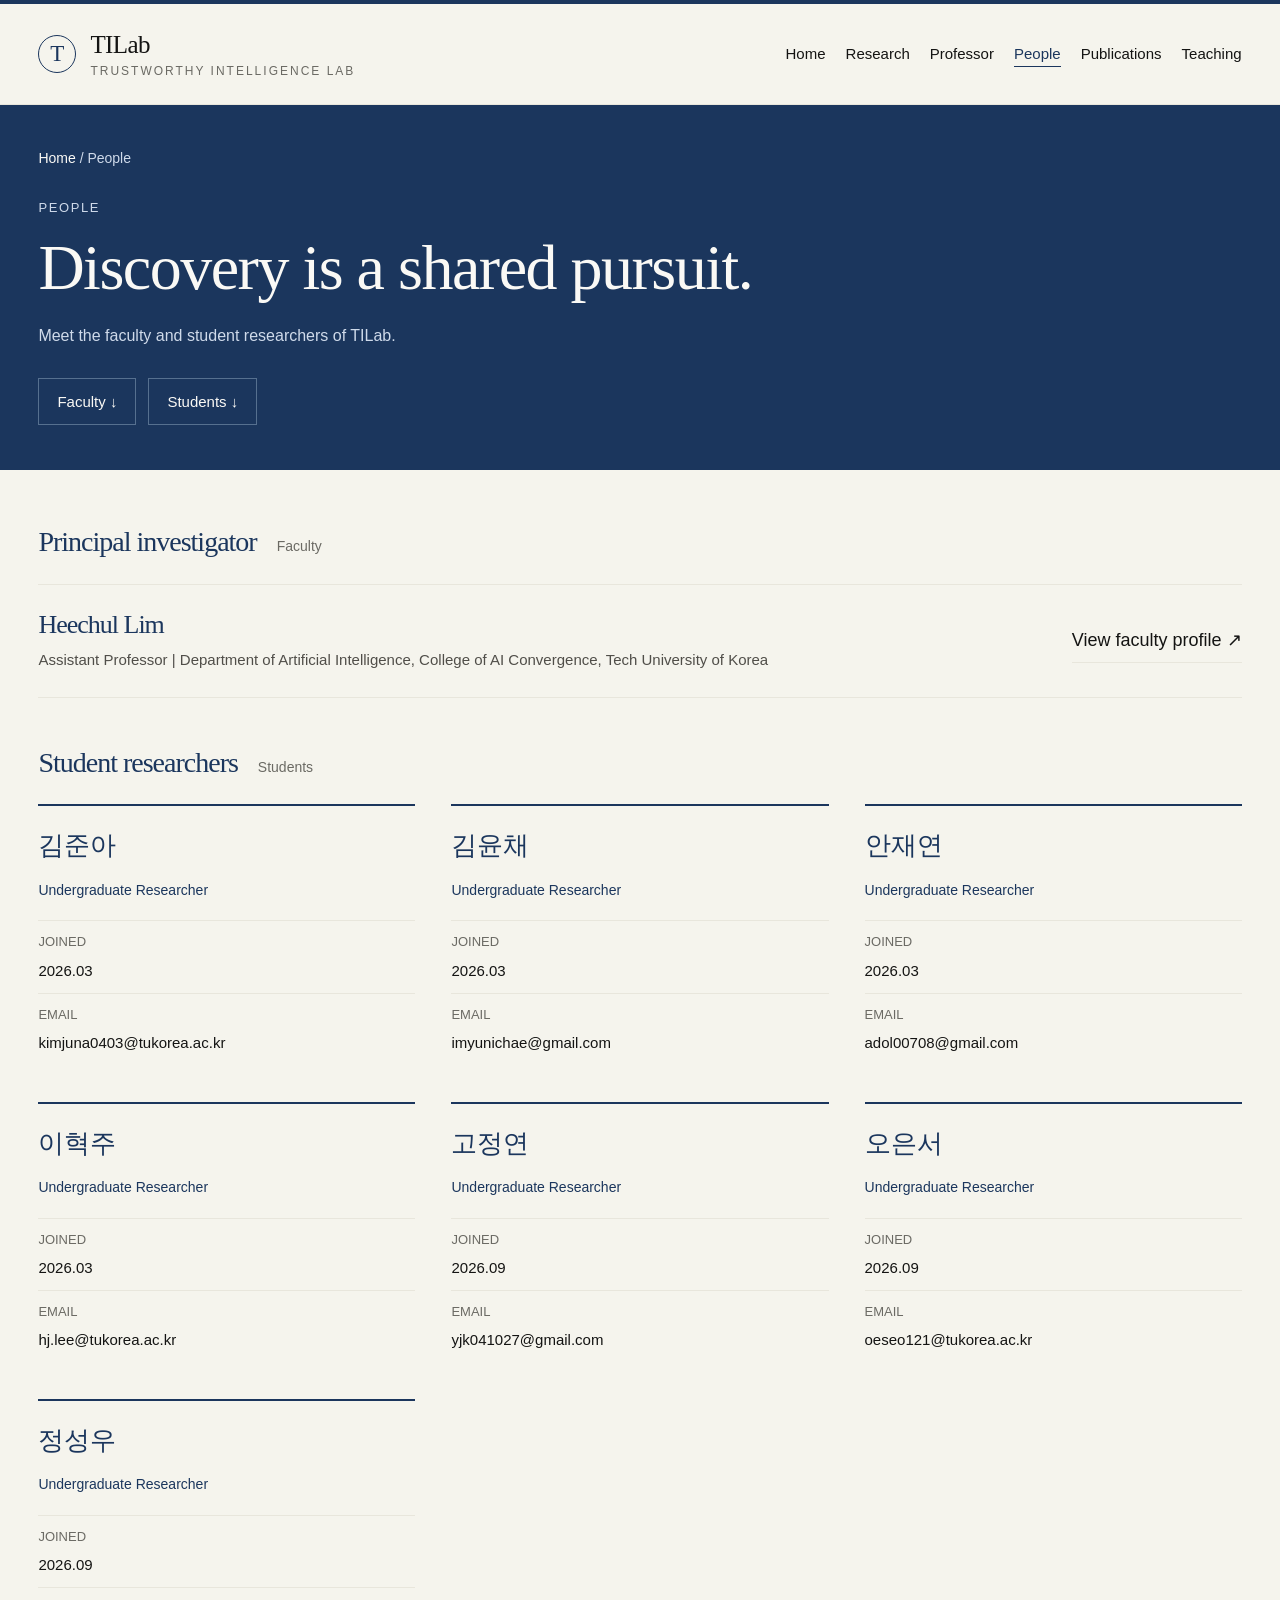
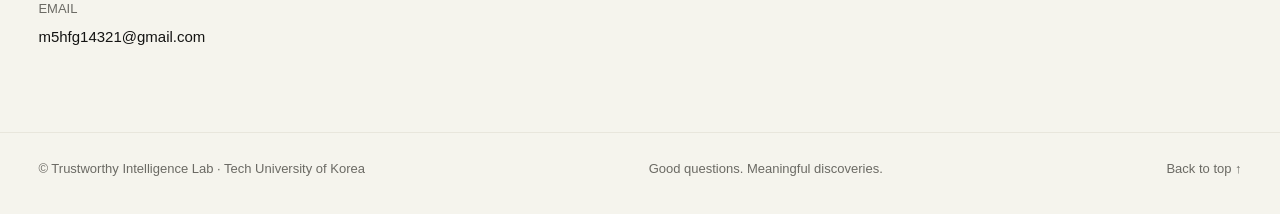
==== people.html @ 2ace17c2 "Add student email contact links" ====
<!DOCTYPE html>

<html lang="en">
<head>
<meta charset="utf-8"/>
<meta content="width=device-width, initial-scale=1" name="viewport"/>
<meta content="Faculty, students, and alumni — Trustworthy Intelligence Lab" name="description"/>
<title>People — Trustworthy Intelligence Lab</title>
<link href="styles.css" rel="stylesheet"/>
</head>
<body>
<a class="skip" href="#main">Skip to content</a>
<header class="site-header">
<div class="wrap header-inner">
<a aria-label="Trustworthy Intelligence Lab home" class="brand" href="index.html">
<span aria-hidden="true" class="mark">T</span>
<span class="brand-name" data-od-id="lab-name">TILab<span class="brand-sub">TRUSTWORTHY INTELLIGENCE LAB</span></span>
</a>
<nav aria-label="Main navigation" class="desktop-nav">
<a href="index.html">
      Home
     </a>
<a href="research.html">
      Research
     </a>
<a href="professor.html">
      Professor
     </a>
<a aria-current="page" href="people.html">
      People
     </a>
<a href="publications.html">
      Publications
     </a>
<a href="teaching.html">
      Teaching
     </a>
</nav>
<details class="mobile-nav">
<summary>
      Menu
     </summary>
<nav aria-label="Mobile navigation">
<a href="index.html">
       Home
      </a>
<a href="research.html">
       Research
      </a>
<a href="professor.html">
       Professor
      </a>
<a aria-current="page" href="people.html">
       People
      </a>
<a href="publications.html">
       Publications
      </a>
<a href="teaching.html">
       Teaching
      </a>
</nav>
</details>
</div>
</header>
<main class="wrap" id="main">
<div class="page-heading">
<p class="breadcrumb">
<a href="index.html">
      Home
     </a>
     / People
    </p>
<p class="section-num">
     PEOPLE
    </p>
<h1>
     Discovery is a shared pursuit.
    </h1>
<p>Meet the faculty and student researchers of TILab.</p>
<nav aria-label="Page sections" class="publication-jumps"><a href="#faculty">Faculty ↓</a><a href="#students">Students ↓</a></nav></div>
<section aria-label="Lab members" class="section page-content">
<div class="group-heading" id="faculty">
<h2>
      Principal investigator
     </h2>
<span>Faculty</span>
</div>
<div class="faculty-summary">
<div>
<h2>Heechul Lim</h2>
<p>Assistant Professor | Department of Artificial Intelligence, College of AI Convergence, Tech University of Korea</p>
</div>
<a class="text-link" href="professor.html">View faculty profile ↗</a>
</div>
<div class="group-heading" id="students">
<h2>
      Student researchers
     </h2>
<span>Students</span>
</div>
<div class="student-grid"><article class="student" id="student-1"><h3 data-od-id="student-1-name" lang="ko">김준아</h3><p class="role">Undergraduate Researcher</p><dl><div><dt>JOINED</dt><dd>2026.03</dd></div><div><dt>EMAIL</dt><dd><a href="mailto:kimjuna0403@tukorea.ac.kr">kimjuna0403@tukorea.ac.kr</a></dd></div></dl></article><article class="student" id="student-2"><h3 data-od-id="student-2-name" lang="ko">김윤채</h3><p class="role">Undergraduate Researcher</p><dl><div><dt>JOINED</dt><dd>2026.03</dd></div><div><dt>EMAIL</dt><dd><a href="mailto:imyunichae@gmail.com">imyunichae@gmail.com</a></dd></div></dl></article><article class="student" id="student-3"><h3 data-od-id="student-3-name" lang="ko">안재연</h3><p class="role">Undergraduate Researcher</p><dl><div><dt>JOINED</dt><dd>2026.03</dd></div><div><dt>EMAIL</dt><dd><a href="mailto:adol00708@gmail.com">adol00708@gmail.com</a></dd></div></dl></article><article class="student" id="student-5"><h3 data-od-id="student-5-name" lang="ko">이혁주</h3><p class="role">Undergraduate Researcher</p><dl><div><dt>JOINED</dt><dd>2026.03</dd></div><div><dt>EMAIL</dt><dd><a href="mailto:hj.lee@tukorea.ac.kr">hj.lee@tukorea.ac.kr</a></dd></div></dl></article><article class="student" id="student-6"><h3 data-od-id="student-6-name" lang="ko">고정연</h3><p class="role">Undergraduate Researcher</p><dl><div><dt>JOINED</dt><dd>2026.09</dd></div><div><dt>EMAIL</dt><dd><a href="mailto:yjk041027@gmail.com">yjk041027@gmail.com</a></dd></div></dl></article><article class="student" id="student-7"><h3 data-od-id="student-7-name" lang="ko">오은서</h3><p class="role">Undergraduate Researcher</p><dl><div><dt>JOINED</dt><dd>2026.09</dd></div><div><dt>EMAIL</dt><dd><a href="mailto:oeseo121@tukorea.ac.kr">oeseo121@tukorea.ac.kr</a></dd></div></dl></article><article class="student" id="student-8"><h3 data-od-id="student-8-name" lang="ko">정성우</h3><p class="role">Undergraduate Researcher</p><dl><div><dt>JOINED</dt><dd>2026.09</dd></div><div><dt>EMAIL</dt><dd><a href="mailto:m5hfg14321@gmail.com">m5hfg14321@gmail.com</a></dd></div></dl></article></div>
</section>
</main>
<footer>
<div class="wrap footer-inner">
<span>© Trustworthy Intelligence Lab · Tech University of Korea</span>
<span>
     Good questions. Meaningful discoveries.
    </span>
<a href="#main">
     Back to top ↑
    </a>
</div>
</footer>
</body>
</html>
---- styles.css ----
:root{--paper:#f5f4ed;--ivory:#faf9f5;--ink:#141413;--blue:#1b365d;--secondary:#504e49;--muted:#6b6a64;--line:#e8e6dc;--sand:#e8e6dc;--serif:Charter,Georgia,"Noto Serif KR","Source Han Serif K",Batang,serif;--sans:"Pretendard","Apple SD Gothic Neo","Malgun Gothic",Arial,sans-serif}
*{box-sizing:border-box}html{scroll-behavior:smooth;scroll-padding-top:100px}body{margin:0;background:var(--paper);color:var(--ink);font:18px/1.7 var(--sans);-webkit-font-smoothing:antialiased}a{color:inherit;text-decoration:none}a:hover{color:var(--blue)}a:focus-visible,summary:focus-visible{outline:2px solid var(--blue);outline-offset:6px}::selection{background:#d0dce9}h1,h2,h3,p{margin:0}h1,h2,h3{font-family:var(--serif);font-weight:500}svg{display:block;max-width:100%}.wrap{width:100%;max-width:none;margin:auto;padding:0 clamp(24px,3vw,56px)}.skip{position:fixed;top:-80px;left:16px;padding:12px;background:var(--ivory);z-index:10}.skip:focus{top:12px}.site-header{border-bottom:1px solid var(--line)}.header-inner{display:flex;align-items:center;justify-content:space-between;min-height:100px;gap:32px}.brand{display:flex;align-items:center;gap:14px}.mark{width:38px;height:38px;border:1px solid var(--blue);display:grid;place-items:center;border-radius:50%;font:23px var(--serif);color:var(--blue)}.brand-name{font:25px var(--serif);letter-spacing:-.6px}.brand-sub{display:block;font:12px var(--sans);letter-spacing:2px;color:var(--muted);margin-top:5px}.desktop-nav{display:flex;gap:25px;font-size:15px}.nav-contact{color:var(--blue)}.mobile-nav{display:none}.eyebrow{font-size:13px;letter-spacing:2px;text-transform:uppercase;color:var(--blue);font-weight:500}.hero{padding-top:64px;padding-bottom:56px}.hero-top{display:flex;justify-content:space-between;gap:20px;align-items:center}.edition{font:13px var(--sans);letter-spacing:1.2px;color:var(--muted)}.hero-grid{display:grid;grid-template-columns:1.2fr 1fr;align-items:center;gap:45px;padding:54px 0 36px}.hero h1{font-size:clamp(54px,5.7vw,82px);line-height:1.06;letter-spacing:-3px}.hero h1 span{color:var(--blue)}.hero-copy{max-width:550px;margin-top:28px;font-size:17px;color:var(--secondary);line-height:1.9;word-break:keep-all}.hero-actions{display:flex;align-items:center;gap:27px;margin-top:34px;font-size:15px}.button{display:inline-flex;align-items:center;justify-content:space-between;gap:26px;padding:12px 18px;border:1px solid var(--blue);color:var(--blue);border-radius:2px}.button:hover{background:var(--blue);color:var(--paper)}.text-link{display:inline-flex;gap:16px;align-items:center;border-bottom:1px solid var(--line);padding:6px 0}.hero-art{position:relative;padding:12px 0}.hero-art figcaption{font-size:12px;letter-spacing:1.6px;color:var(--muted);text-align:center;margin-top:14px}.hero-art figure{margin:0}.hero-foot{display:flex;justify-content:space-between;align-items:center;border-top:1px solid var(--line);padding-top:22px;color:var(--muted);font-size:13px;letter-spacing:1.1px}.hero-tags{display:flex;gap:24px}.hero-tags span:before{content:'·';color:var(--blue);margin-right:8px}.section{padding:72px 0;border-top:1px solid var(--line)}.section-head{display:grid;grid-template-columns:1fr 1fr;gap:40px;align-items:end;margin-bottom:38px}.section-num{font-size:13px;letter-spacing:1.6px;color:var(--blue);font-variant-numeric:tabular-nums;margin-bottom:12px}.section h2{font-size:43px;line-height:1.2;letter-spacing:-1px}.section-intro{font-size:16px;color:var(--secondary);max-width:520px;justify-self:end;word-break:keep-all}.research-grid{display:grid;grid-template-columns:repeat(3,1fr);gap:30px}.research-card{border-top:1px solid var(--ink);padding-top:16px}.small-meta{font-size:13px;letter-spacing:1.4px;color:var(--muted);font-variant-numeric:tabular-nums}.research-illustration{height:150px;display:grid;place-items:center;margin:12px 0 18px;background:var(--ivory)}.research-illustration svg{height:112px;width:90%}.research-card h3{font-size:23px;margin-bottom:12px}.research-card p{color:var(--secondary);font-size:16px;line-height:1.85;word-break:keep-all}.research-card details{margin-top:20px;font-size:15px;color:var(--blue)}summary{cursor:pointer;list-style:none}summary::-webkit-details-marker{display:none}summary:after{content:' +';float:right}details[open] summary:after{content:' −'}details[open] summary{margin-bottom:12px}.research-card details p{font-size:15px;padding:12px 0;border-top:1px solid var(--line)}.professor-grid{display:grid;grid-template-columns:.85fr 1.4fr;gap:70px;align-items:start}.portrait{background:var(--sand);aspect-ratio:4/4.6;position:relative;overflow:hidden}.portrait svg{height:100%;width:100%;opacity:.7}.portrait-caption{position:absolute;bottom:18px;left:20px;font-size:12px;letter-spacing:1.8px;color:var(--secondary)}.professor-name{font-size:43px;line-height:1.2;margin:14px 0 10px}.professor-title{color:var(--blue);font-size:15px}.bio{font-size:16px;line-height:1.9;color:var(--secondary);margin:24px 0;word-break:keep-all}.profile-facts{margin:0;padding:0}.profile-facts div{display:grid;grid-template-columns:110px minmax(0,1fr);gap:20px;padding:13px 0;border-top:1px solid var(--line);font-size:15px}.profile-facts dt{color:var(--muted)}.profile-facts dd{margin:0}.profile-links{display:flex;gap:22px;margin-top:20px}.placeholder-link{color:var(--muted);font-size:14px;border-bottom:1px dotted var(--muted);cursor:default}.people-grid{display:grid;grid-template-columns:repeat(3,1fr);gap:30px}.person{display:grid;grid-template-columns:76px 1fr;gap:18px;align-items:center;padding:24px 0;border-top:1px solid var(--line)}.avatar{height:88px;background:var(--sand);display:grid;place-items:center;font:28px var(--serif);color:var(--muted)}.person h3{font:18px var(--serif)}.person p{font-size:14px;color:var(--muted);margin-top:5px}.people-note{margin-top:25px;font-size:15px;color:var(--muted)}.publication{display:grid;grid-template-columns:65px minmax(0,1fr) 190px;gap:30px;border-top:1px solid var(--line);padding:27px 0}.pub-year{font:17px var(--serif);color:var(--blue);font-variant-numeric:tabular-nums}.publication h3{font:23px/1.35 var(--serif);letter-spacing:-.3px}.pub-authors{font-size:15px;color:var(--secondary);margin-top:9px}.pub-venue{font-size:14px;color:var(--muted);margin-top:5px}.pub-links{display:flex;gap:8px;align-items:start;justify-content:flex-end;padding-top:4px}.tag{font-size:13px;border:1px solid var(--line);padding:2px 8px;color:var(--muted);white-space:nowrap}.two-column{display:grid;grid-template-columns:1fr 1fr;gap:70px}.two-column h2{font-size:34px;margin-bottom:28px}.news-item{display:grid;grid-template-columns:95px minmax(0,1fr);gap:20px;border-top:1px solid var(--line);padding:20px 0}.news-item time{font-size:13px;color:var(--muted);font-variant-numeric:tabular-nums}.news-item p{font-size:16px;color:var(--secondary)}.course{padding:18px 0;border-top:1px solid var(--line)}.course h3{font:20px var(--serif);margin:6px 0}.course p{font-size:15px;color:var(--secondary)}.contact{padding:64px 0}.contact-grid{display:grid;grid-template-columns:1.3fr 1fr;gap:70px}.contact h2{font-size:55px;line-height:1.15;letter-spacing:-1.7px}.contact h2 span{color:var(--blue)}.contact p{font-size:16px;color:var(--secondary);margin-top:22px;max-width:430px;word-break:keep-all}.contact-detail{border-top:1px solid var(--ink);padding-top:20px}.contact-detail h3{font-size:24px;margin-bottom:20px}.contact-detail dl{margin:0}.contact-detail dt{font-size:13px;letter-spacing:1px;color:var(--muted);margin-top:18px}.contact-detail dd{margin:4px 0 0;font-size:16px}.contact-detail .tag{display:inline-block;margin-top:22px}footer{border-top:1px solid var(--line);padding:25px 0 34px}.footer-inner{display:flex;justify-content:space-between;gap:20px;color:var(--muted);font-size:13px}.template-note{font-size:14px;line-height:1.6;padding:10px 20px;text-align:center;background:var(--sand);color:var(--secondary)}[id]{scroll-margin-top:24px}
@media(min-width:1440px){.hero-grid{gap:70px}.hero{padding-top:75px;padding-bottom:55px}}
@media(max-width:980px){.wrap{padding:0 28px}.desktop-nav{gap:15px}.hero-grid{gap:20px}.hero h1{font-size:64px}.professor-grid{gap:40px}.two-column{gap:35px}.publication{grid-template-columns:45px 1fr}.pub-links{grid-column:2;justify-content:start;padding:0}.people-grid{gap:18px}.person{grid-template-columns:55px 1fr;gap:12px}.avatar{height:72px}}
@media(max-width:760px){.wrap{padding:0 20px}.header-inner{min-height:82px}.desktop-nav{display:none}.mobile-nav{display:block;position:relative;font-size:15px}.mobile-nav summary{min-width:68px;padding:10px 0}.mobile-nav nav{position:absolute;right:0;top:42px;z-index:5;background:var(--paper);border:1px solid var(--line);padding:16px 22px;min-width:175px}.mobile-nav a{display:block;padding:9px 0}.hero{padding-top:34px;padding-bottom:35px}.hero-top{align-items:start}.edition{font-size:12px;max-width:110px;text-align:right}.eyebrow{font-size:12px;letter-spacing:1.6px}.hero-grid{grid-template-columns:1fr;padding-top:40px;gap:25px}.hero h1{font-size:clamp(48px,11vw,72px);letter-spacing:-2px}.hero-copy{font-size:16px;max-width:490px;margin-top:23px}.hero-art{max-width:420px;width:100%;margin:auto}.hero-foot{align-items:start;gap:20px}.hero-tags{flex-wrap:wrap;gap:7px 16px}.hero-foot>a{white-space:nowrap}.section{padding:48px 0}.section-head{grid-template-columns:1fr;gap:18px;margin-bottom:28px}.section h2{font-size:36px}.section-intro{justify-self:start}.research-grid{grid-template-columns:1fr;gap:32px}.research-illustration{height:165px}.professor-grid{grid-template-columns:1fr;gap:30px}.portrait{max-width:320px;width:100%;aspect-ratio:4/4}.professor-name{font-size:36px}.people-grid{grid-template-columns:1fr;gap:0}.person{grid-template-columns:65px 1fr;gap:20px}.avatar{height:76px}.publication{gap:14px;grid-template-columns:42px 1fr}.publication h3{font-size:21px}.two-column{grid-template-columns:1fr;gap:40px}.contact-grid{grid-template-columns:1fr;gap:35px}.contact h2{font-size:44px}.footer-inner{flex-wrap:wrap}.template-note{font-size:13px}.hero-actions{gap:23px}}
@media(prefers-reduced-motion:reduce){html{scroll-behavior:auto}}
@media print{.mobile-nav,.desktop-nav,.hero-actions,.template-note,.skip{display:none}.wrap{padding:0 20px}.section{padding:30px 0}.research-card,.person,.publication{break-inside:avoid}body{font-size:15px}.hero h1{font-size:52px}.hero-art{max-width:280px}.hero-grid{grid-template-columns:1fr 1fr}a{color:inherit}}

/* Shared multi-page layout */
body{min-height:100vh;display:flex;flex-direction:column}main.wrap{width:100%;flex:1}.desktop-nav{gap:20px}.desktop-nav a[aria-current="page"]{color:var(--blue);border-bottom:1px solid var(--blue)}.mobile-nav a[aria-current="page"]{color:var(--blue);font-weight:600}.page-heading{padding:58px 0 34px;border-bottom:1px solid var(--line)}.breadcrumb{font-size:14px;color:var(--muted);margin-bottom:26px}.breadcrumb a{color:var(--blue)}.page-heading h1{font-size:clamp(42px,5vw,65px);line-height:1.15;letter-spacing:-1.5px}.page-heading>p:last-child{font-size:16px;color:var(--secondary);margin-top:18px;max-width:800px;word-break:keep-all}.page-content.section{border-top:0;padding-top:40px}.page-content>.section-head{display:none}.group-heading{display:flex;align-items:baseline;gap:20px;margin:15px 0 25px}.group-heading h2{font-size:28px}.group-heading span{font-size:14px;color:var(--muted)}.student-grid{display:grid;grid-template-columns:repeat(3,minmax(0,1fr));gap:36px}.student{border-top:1px solid var(--ink);padding-top:18px}.student-photo{height:200px;background:var(--sand);display:grid;place-items:center;margin-bottom:22px;overflow:hidden}.student-photo svg{width:110px;height:150px;opacity:.6}.student-photo img{height:100%;width:100%;object-fit:cover}.student h3{font-size:26px}.student .name-ko{font-size:15px;color:var(--secondary);margin-top:3px}.student .role{font-size:14px;color:var(--blue);margin:10px 0 18px}.student dl{margin:0}.student dl div{border-top:1px solid var(--line);padding:10px 0}.student dt{font-size:13px;color:var(--muted);margin-bottom:4px}.student dd{font-size:15px;margin:0;overflow-wrap:anywhere}.student details{font-size:15px;color:var(--blue);margin-top:16px}.student details p{font-size:15px;color:var(--secondary)}.student-links{display:flex;gap:18px;margin-top:18px}.faculty-summary{display:flex;gap:25px;justify-content:space-between;align-items:center;padding:24px 0;border-top:1px solid var(--line);border-bottom:1px solid var(--line);margin-bottom:48px}.faculty-summary h2{font-size:26px}.faculty-summary p{font-size:15px;color:var(--secondary);margin-top:7px}.alumni{margin-top:55px}.alumni-row{display:grid;grid-template-columns:1fr 1fr 1.2fr;gap:20px;padding:18px 0;border-top:1px solid var(--line);font-size:16px;color:var(--secondary)}.alumni-row h3{font-size:19px}.home-news{padding:30px 0 45px;border-top:1px solid var(--line);display:grid;grid-template-columns:1fr 2fr;gap:40px}.home-news h2{font-size:27px}.home-news p{font-size:16px;color:var(--secondary)}.home-news .text-link{font-size:14px;margin-top:12px}.portrait img{width:100%;height:100%;object-fit:cover}.hero-grid{grid-template-columns:1.35fr 1fr}.hero h1{font-size:clamp(54px,5vw,72px)}.hero-actions{flex-wrap:wrap}.hero-foot .text-link{padding:0;border:0}.news-list,.teaching-list{max-width:none}.mobile-nav nav{max-height:70vh;overflow:auto}
@media(max-width:1050px){.desktop-nav{display:none}.mobile-nav{display:block;position:relative;font-size:15px}.mobile-nav summary{min-width:68px;padding:10px 0}.mobile-nav nav{position:absolute;right:0;top:42px;z-index:5;background:var(--paper);border:1px solid var(--line);padding:16px 22px;min-width:175px}.mobile-nav a{display:block;padding:9px 0}}
@media(max-width:760px){.hero-grid{grid-template-columns:1fr}.hero h1{font-size:clamp(45px,11vw,72px)}.page-heading{padding:36px 0 28px}.student-grid{grid-template-columns:1fr;gap:35px}.student-photo{height:230px}.faculty-summary{align-items:start;flex-direction:column;gap:12px}.home-news{grid-template-columns:1fr;gap:16px}.alumni-row{grid-template-columns:1fr;gap:8px}.group-heading{flex-wrap:wrap;gap:8px 20px}.page-content.section{padding-top:28px}}

/* Ongoing research projects */
.project-row{display:grid;grid-template-columns:210px minmax(0,1fr);gap:42px;padding:30px 0;border-top:1px solid var(--line);break-inside:avoid}
.project-list{border-bottom:1px solid var(--line)}
.project-status{display:inline-block;color:var(--blue);background:#E4ECF5;font-size:13px;padding:3px 9px;border-radius:2px}
.project-period p{font-size:15px;font-variant-numeric:tabular-nums;color:var(--muted);margin-top:12px}
.project-info h3{font-size:25px;line-height:1.4;overflow-wrap:anywhere}
.project-description{font-size:16px;color:var(--secondary);line-height:1.85;margin:14px 0 20px;word-break:keep-all}
.project-facts{margin:0;display:grid;gap:8px}
.project-facts>div{display:grid;grid-template-columns:140px minmax(0,1fr);gap:15px;font-size:15px}
.project-facts dt{color:var(--muted)}.project-facts dd{margin:0;overflow-wrap:anywhere}
@media(max-width:760px){.project-row{grid-template-columns:1fr;gap:18px;padding:25px 0}.project-period{display:flex;flex-wrap:wrap;align-items:center;gap:12px}.project-period p{margin:0}.project-info h3{font-size:23px}.project-facts>div{grid-template-columns:115px minmax(0,1fr);gap:10px}}

/* Keep readable text lines while allowing the page and grids to fill the viewport. */
.project-description,.bio{max-width:78ch}
.profile-links,.student-links,.pub-links{flex-wrap:wrap}
@media(min-width:761px){.professor-grid{grid-template-columns:minmax(260px,440px) minmax(0,1fr)}}
@media(max-width:760px){.hero-foot{flex-wrap:wrap}.profile-facts div{grid-template-columns:100px minmax(0,1fr)}}

/* Ink-blue covers echo the Kami presentation covers. */
:root{--gutter:clamp(24px,3vw,56px);--on-blue:#faf9f5;--blue-muted:#cfdaea;--blue-rule:#56708f}
.wrap{padding-left:var(--gutter);padding-right:var(--gutter)}
.site-header{border-top:4px solid var(--blue)}
.hero,.page-heading{background:var(--blue);color:var(--on-blue);margin-left:calc(-1 * var(--gutter));margin-right:calc(-1 * var(--gutter));padding-left:var(--gutter);padding-right:var(--gutter)}
.hero .eyebrow,.hero .edition,.hero-copy,.hero-art figcaption,.hero-foot,.page-heading .breadcrumb,.page-heading .section-num,.page-heading>p:last-child{color:var(--blue-muted)}
.hero h1 span{color:#b7cee8}
.hero .button{border-color:var(--blue-muted);color:var(--on-blue)}
.hero .button:hover{background:var(--on-blue);color:var(--blue)}
.hero .text-link{color:var(--on-blue);border-color:var(--blue-rule)}
.hero-foot{border-color:var(--blue-rule)}
.hero-foot a:hover,.page-heading a:hover{color:var(--on-blue);text-decoration:underline}
.hero-tags span:before,.page-heading .breadcrumb a{color:var(--on-blue)}
.hero-art svg [stroke="#1b365d"],.hero-art svg [stroke="#6b6a64"]{stroke:#cfdaea}
.hero-art svg [fill="#1b365d"],.hero-art svg [fill="#504e49"]{fill:#cfdaea}
.hero-art svg [fill="#f5f4ed"]{fill:var(--blue)}
.hero-art svg [fill="#e8e6dc"]{fill:#56708f}
.page-heading{border-bottom:0;padding-top:42px;padding-bottom:45px}
.section h2,.group-heading h2,.research-card h3,.student h3,.project-info h3,.publication h3,.course h3{color:var(--blue)}
.research-card,.student{border-top:2px solid var(--blue)}
.project-status{background:#d0dce9;color:var(--blue)}
@media(max-width:980px){:root{--gutter:28px}}
@media(max-width:760px){:root{--gutter:20px}.page-heading{padding-top:30px;padding-bottom:32px}}
@media print{.hero,.page-heading{background:var(--paper);color:var(--ink)}.hero h1 span,.hero .eyebrow,.hero .edition,.hero-copy,.hero-art figcaption,.hero-foot,.page-heading .breadcrumb,.page-heading .section-num,.page-heading>p:last-child,.page-heading .breadcrumb a{color:var(--blue)}}

.hero a:focus-visible,.page-heading a:focus-visible{outline-color:var(--on-blue)}

/* Publication index and registered patents */
.publication-jumps{display:flex;flex-wrap:wrap;gap:12px;margin-top:28px}
.publication-jumps a{display:inline-flex;align-items:center;gap:14px;border:1px solid var(--blue-rule);padding:10px 18px;font-size:15px;color:var(--on-blue)}
.publication-jumps a:hover{background:var(--on-blue);color:var(--blue);text-decoration:none}
.publication-jumps span{font-variant-numeric:tabular-nums}
.publication-section-title{display:flex;align-items:baseline;justify-content:space-between;gap:24px;margin-bottom:28px}
.publication-section-title p{color:var(--secondary);font-size:14px}
.publication .small-meta{margin-bottom:10px}.publication .pub-role{font-size:13px;color:var(--blue);margin-top:8px}
.author-self{color:var(--blue);font-weight:600}.year-pending{font:13px/1.5 var(--sans)}
.publication h3{overflow-wrap:anywhere}.publication-link{color:var(--blue);border-color:var(--blue);font-size:13px}
.publication-link:hover{background:var(--blue);color:var(--paper)}
.patent-row{display:grid;grid-template-columns:190px minmax(0,1fr);gap:38px;padding:30px 0;border-top:1px solid var(--line)}
.patent-row h3{font-size:25px;line-height:1.4;color:var(--blue);overflow-wrap:anywhere}
.patent-country{color:var(--muted);font-size:14px;margin-top:12px}
.patent-facts{margin:22px 0 0;display:grid;gap:9px}.patent-facts>div{display:grid;grid-template-columns:110px minmax(0,1fr);gap:18px;font-size:15px}.patent-facts dt{color:var(--muted)}.patent-facts dd{margin:0;overflow-wrap:anywhere;font-variant-numeric:tabular-nums}
@media(max-width:760px){.publication-section-title{flex-direction:column;gap:12px}.publication-jumps a{padding:9px 12px;font-size:14px;gap:10px}.patent-row{grid-template-columns:1fr;gap:18px}.patent-facts>div{grid-template-columns:75px minmax(0,1fr);gap:12px}.patent-row h3{font-size:21px}}
.page-heading h1+p{font-size:16px;color:var(--blue-muted);margin-top:18px;max-width:800px;word-break:keep-all}
.pub-links{align-content:flex-start}

/* Publications: title links and two-column bibliography. */
.publications-page .publication{grid-template-columns:65px minmax(0,1fr)}
.publications-page .paper-title-link{color:inherit;text-decoration:underline;text-decoration-thickness:1px;text-underline-offset:5px;text-decoration-color:var(--line)}
.publications-page .paper-title-link:hover,.publications-page .paper-title-link:focus-visible{text-decoration-color:currentColor}
.publications-page .authorship-note{font-size:14px;color:var(--secondary);margin-bottom:24px}
.publications-page .year-pending{overflow-wrap:normal}
@media(max-width:760px){.publications-page .publication{grid-template-columns:1fr;gap:10px}.publications-page .patent-facts>div{grid-template-columns:100px minmax(0,1fr)}}

/* Secondary Korean titles below primary English titles. */
.project-info .title-ko,.course .title-ko{font-family:var(--sans);font-size:14px;line-height:1.6;color:var(--muted);margin-top:7px;word-break:keep-all;overflow-wrap:anywhere}

.news-item h3{font:24px/1.4 var(--serif);color:var(--blue);margin-bottom:10px}.news-item .news-ko{font-size:14px;line-height:1.7;color:var(--muted);margin-top:10px}.news-item .text-link{display:inline-block;margin-top:14px}

.hero .home-invitation-ko{max-width:550px;margin-top:12px;font-size:14px;line-height:1.8;color:var(--blue-muted);word-break:keep-all}.home-news .news-item p{max-width:none}.home-news .news-item .news-ko{font-size:14px;color:var(--muted)}
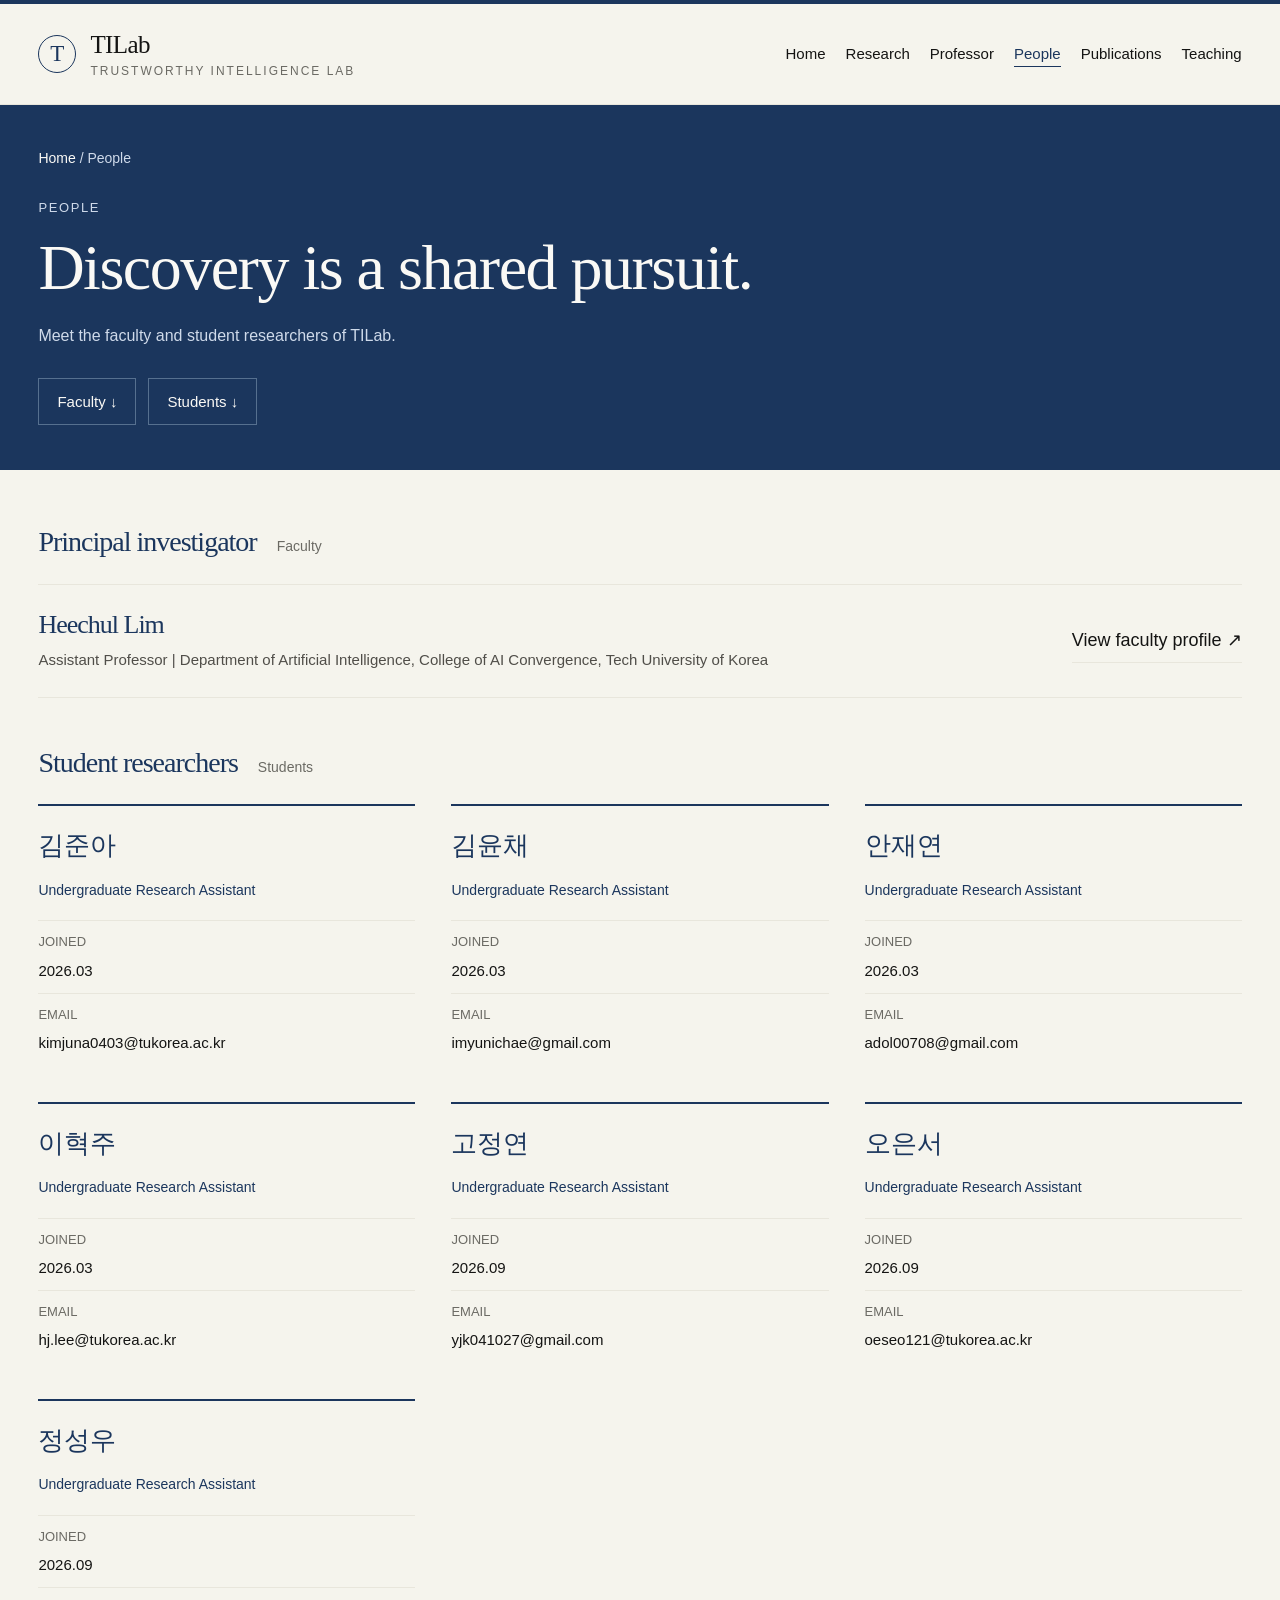
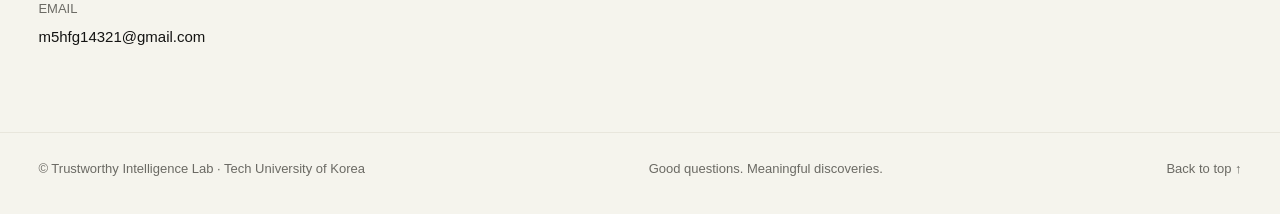
==== commit 92b9e42b: "Standardize undergraduate research assistant titles" ====
--- a/people.html
+++ b/people.html
@@ -99,7 +99,7 @@
      </h2>
 <span>Students</span>
 </div>
-<div class="student-grid"><article class="student" id="student-1"><h3 data-od-id="student-1-name" lang="ko">김준아</h3><p class="role">Undergraduate Researcher</p><dl><div><dt>JOINED</dt><dd>2026.03</dd></div><div><dt>EMAIL</dt><dd><a href="mailto:kimjuna0403@tukorea.ac.kr">kimjuna0403@tukorea.ac.kr</a></dd></div></dl></article><article class="student" id="student-2"><h3 data-od-id="student-2-name" lang="ko">김윤채</h3><p class="role">Undergraduate Researcher</p><dl><div><dt>JOINED</dt><dd>2026.03</dd></div><div><dt>EMAIL</dt><dd><a href="mailto:imyunichae@gmail.com">imyunichae@gmail.com</a></dd></div></dl></article><article class="student" id="student-3"><h3 data-od-id="student-3-name" lang="ko">안재연</h3><p class="role">Undergraduate Researcher</p><dl><div><dt>JOINED</dt><dd>2026.03</dd></div><div><dt>EMAIL</dt><dd><a href="mailto:adol00708@gmail.com">adol00708@gmail.com</a></dd></div></dl></article><article class="student" id="student-5"><h3 data-od-id="student-5-name" lang="ko">이혁주</h3><p class="role">Undergraduate Researcher</p><dl><div><dt>JOINED</dt><dd>2026.03</dd></div><div><dt>EMAIL</dt><dd><a href="mailto:hj.lee@tukorea.ac.kr">hj.lee@tukorea.ac.kr</a></dd></div></dl></article><article class="student" id="student-6"><h3 data-od-id="student-6-name" lang="ko">고정연</h3><p class="role">Undergraduate Researcher</p><dl><div><dt>JOINED</dt><dd>2026.09</dd></div><div><dt>EMAIL</dt><dd><a href="mailto:yjk041027@gmail.com">yjk041027@gmail.com</a></dd></div></dl></article><article class="student" id="student-7"><h3 data-od-id="student-7-name" lang="ko">오은서</h3><p class="role">Undergraduate Researcher</p><dl><div><dt>JOINED</dt><dd>2026.09</dd></div><div><dt>EMAIL</dt><dd><a href="mailto:oeseo121@tukorea.ac.kr">oeseo121@tukorea.ac.kr</a></dd></div></dl></article><article class="student" id="student-8"><h3 data-od-id="student-8-name" lang="ko">정성우</h3><p class="role">Undergraduate Researcher</p><dl><div><dt>JOINED</dt><dd>2026.09</dd></div><div><dt>EMAIL</dt><dd><a href="mailto:m5hfg14321@gmail.com">m5hfg14321@gmail.com</a></dd></div></dl></article></div>
+<div class="student-grid"><article class="student" id="student-1"><h3 data-od-id="student-1-name" lang="ko">김준아</h3><p class="role">Undergraduate Research Assistant</p><dl><div><dt>JOINED</dt><dd>2026.03</dd></div><div><dt>EMAIL</dt><dd><a href="mailto:kimjuna0403@tukorea.ac.kr">kimjuna0403@tukorea.ac.kr</a></dd></div></dl></article><article class="student" id="student-2"><h3 data-od-id="student-2-name" lang="ko">김윤채</h3><p class="role">Undergraduate Research Assistant</p><dl><div><dt>JOINED</dt><dd>2026.03</dd></div><div><dt>EMAIL</dt><dd><a href="mailto:imyunichae@gmail.com">imyunichae@gmail.com</a></dd></div></dl></article><article class="student" id="student-3"><h3 data-od-id="student-3-name" lang="ko">안재연</h3><p class="role">Undergraduate Research Assistant</p><dl><div><dt>JOINED</dt><dd>2026.03</dd></div><div><dt>EMAIL</dt><dd><a href="mailto:adol00708@gmail.com">adol00708@gmail.com</a></dd></div></dl></article><article class="student" id="student-5"><h3 data-od-id="student-5-name" lang="ko">이혁주</h3><p class="role">Undergraduate Research Assistant</p><dl><div><dt>JOINED</dt><dd>2026.03</dd></div><div><dt>EMAIL</dt><dd><a href="mailto:hj.lee@tukorea.ac.kr">hj.lee@tukorea.ac.kr</a></dd></div></dl></article><article class="student" id="student-6"><h3 data-od-id="student-6-name" lang="ko">고정연</h3><p class="role">Undergraduate Research Assistant</p><dl><div><dt>JOINED</dt><dd>2026.09</dd></div><div><dt>EMAIL</dt><dd><a href="mailto:yjk041027@gmail.com">yjk041027@gmail.com</a></dd></div></dl></article><article class="student" id="student-7"><h3 data-od-id="student-7-name" lang="ko">오은서</h3><p class="role">Undergraduate Research Assistant</p><dl><div><dt>JOINED</dt><dd>2026.09</dd></div><div><dt>EMAIL</dt><dd><a href="mailto:oeseo121@tukorea.ac.kr">oeseo121@tukorea.ac.kr</a></dd></div></dl></article><article class="student" id="student-8"><h3 data-od-id="student-8-name" lang="ko">정성우</h3><p class="role">Undergraduate Research Assistant</p><dl><div><dt>JOINED</dt><dd>2026.09</dd></div><div><dt>EMAIL</dt><dd><a href="mailto:m5hfg14321@gmail.com">m5hfg14321@gmail.com</a></dd></div></dl></article></div>
 </section>
 </main>
 <footer>
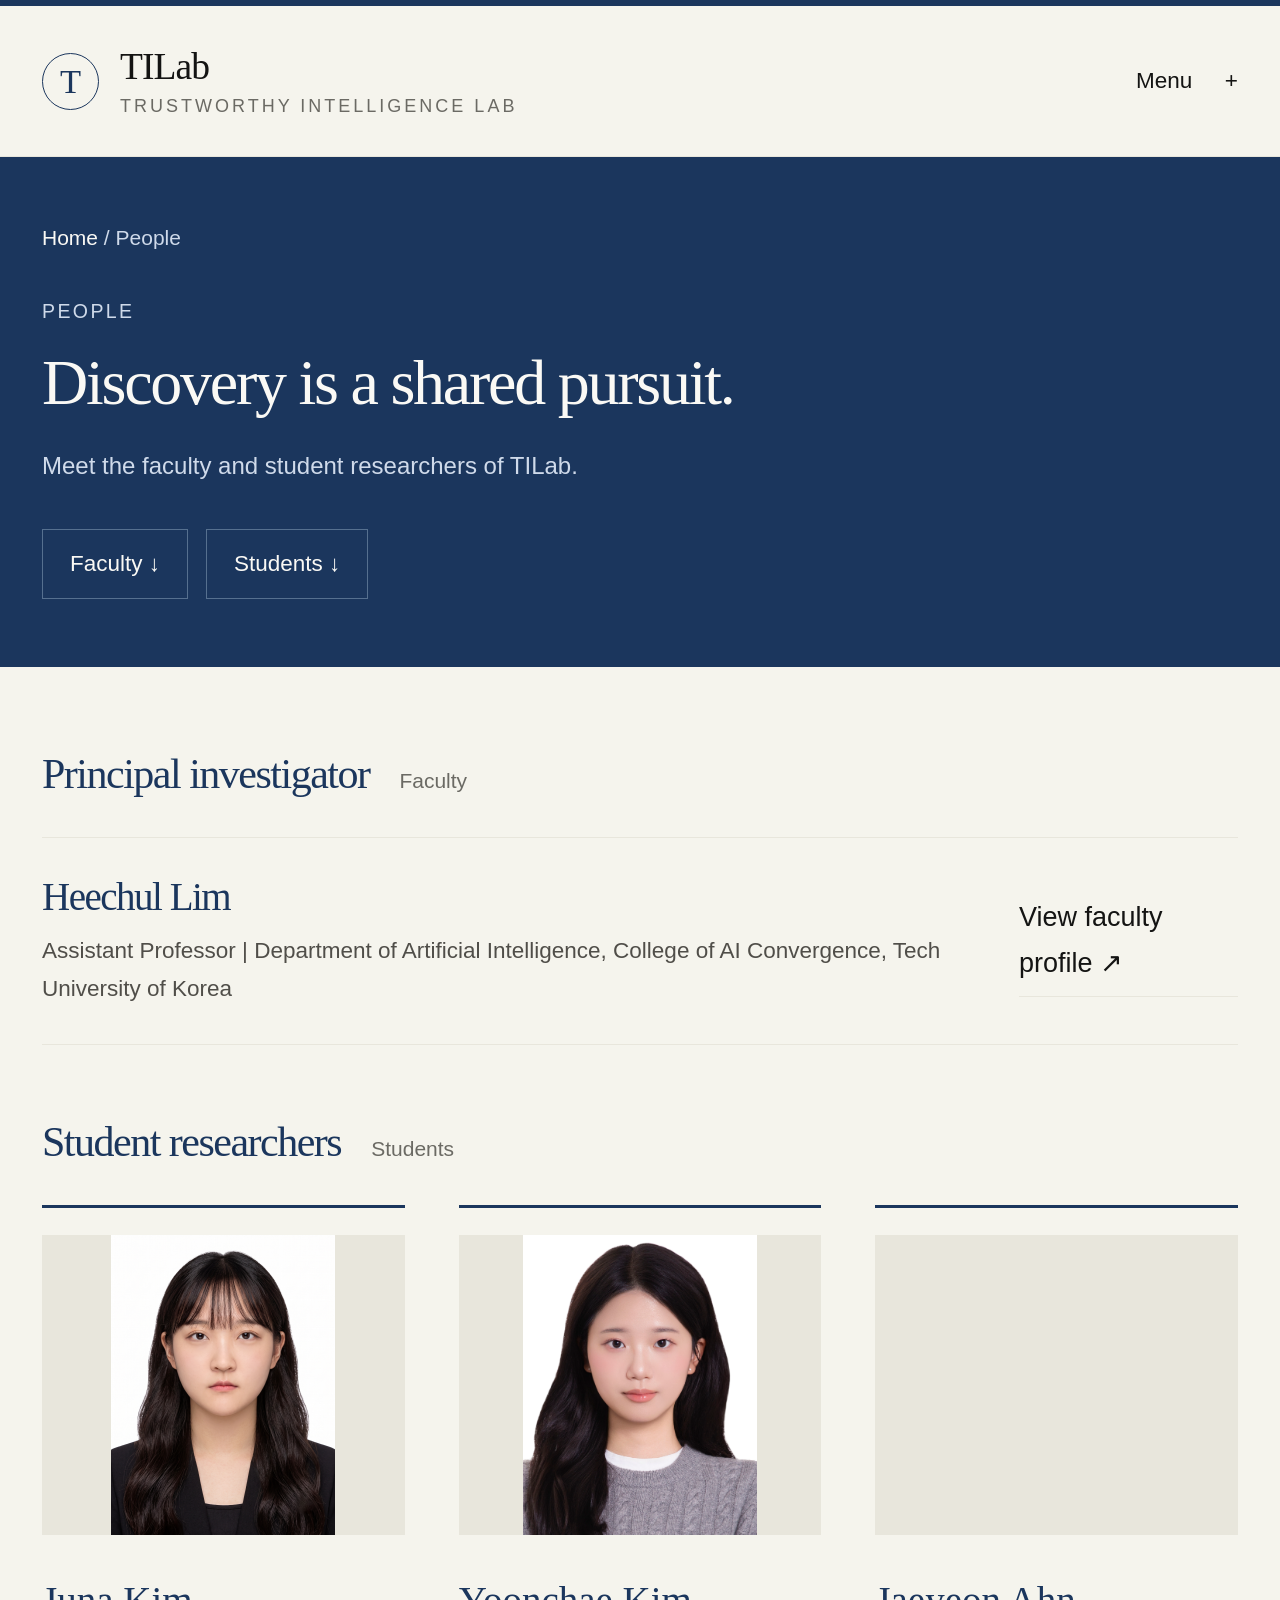
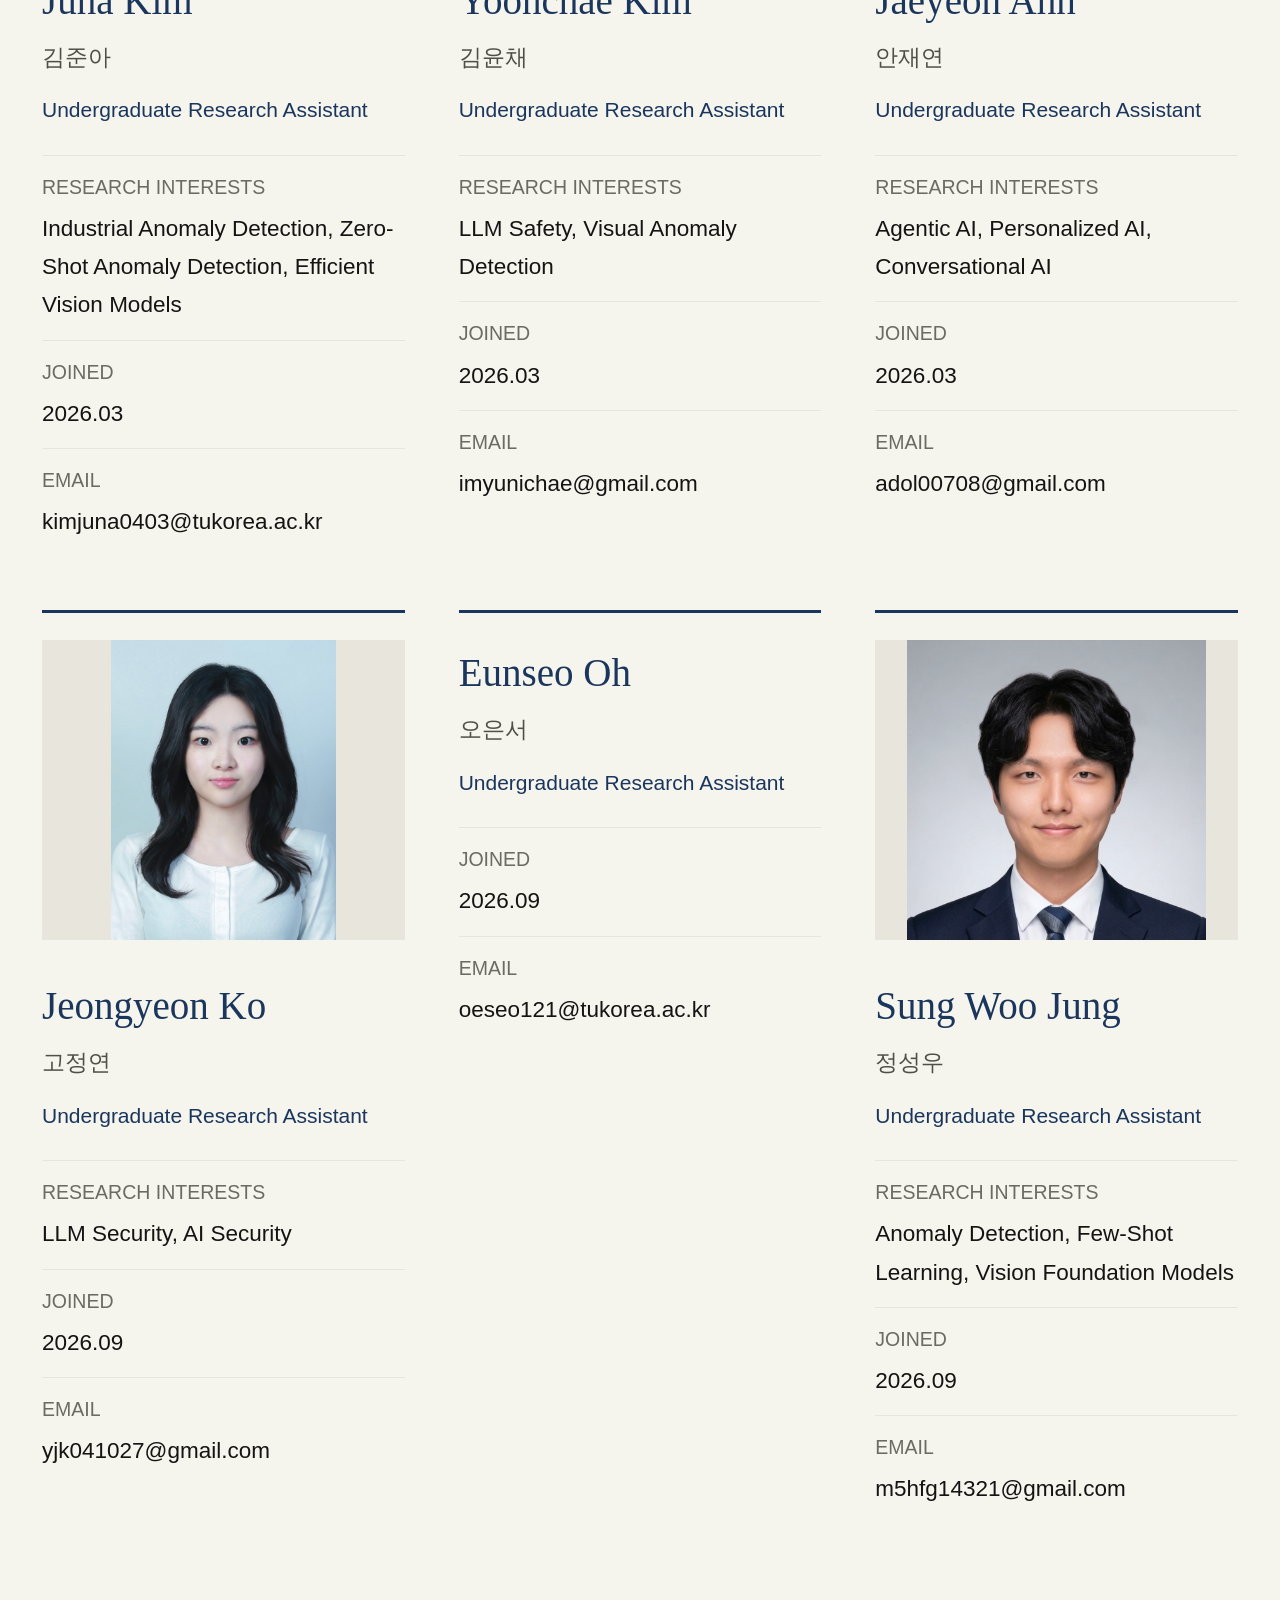
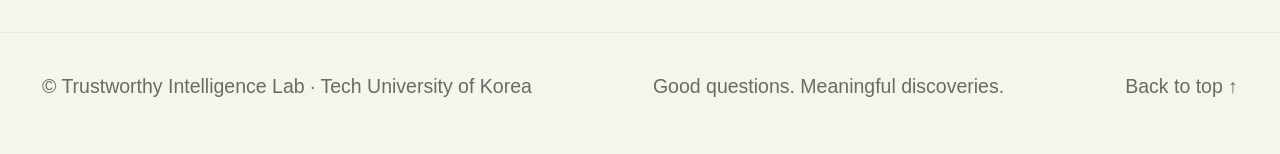
==== commit c328d4bf: "Update student profiles and remove departed member" ====
--- a/people.html
+++ b/people.html
@@ -99,7 +99,23 @@
      </h2>
 <span>Students</span>
 </div>
-<div class="student-grid"><article class="student" id="student-1"><h3 data-od-id="student-1-name" lang="ko">김준아</h3><p class="role">Undergraduate Research Assistant</p><dl><div><dt>JOINED</dt><dd>2026.03</dd></div><div><dt>EMAIL</dt><dd><a href="mailto:kimjuna0403@tukorea.ac.kr">kimjuna0403@tukorea.ac.kr</a></dd></div></dl></article><article class="student" id="student-2"><h3 data-od-id="student-2-name" lang="ko">김윤채</h3><p class="role">Undergraduate Research Assistant</p><dl><div><dt>JOINED</dt><dd>2026.03</dd></div><div><dt>EMAIL</dt><dd><a href="mailto:imyunichae@gmail.com">imyunichae@gmail.com</a></dd></div></dl></article><article class="student" id="student-3"><h3 data-od-id="student-3-name" lang="ko">안재연</h3><p class="role">Undergraduate Research Assistant</p><dl><div><dt>JOINED</dt><dd>2026.03</dd></div><div><dt>EMAIL</dt><dd><a href="mailto:adol00708@gmail.com">adol00708@gmail.com</a></dd></div></dl></article><article class="student" id="student-5"><h3 data-od-id="student-5-name" lang="ko">이혁주</h3><p class="role">Undergraduate Research Assistant</p><dl><div><dt>JOINED</dt><dd>2026.03</dd></div><div><dt>EMAIL</dt><dd><a href="mailto:hj.lee@tukorea.ac.kr">hj.lee@tukorea.ac.kr</a></dd></div></dl></article><article class="student" id="student-6"><h3 data-od-id="student-6-name" lang="ko">고정연</h3><p class="role">Undergraduate Research Assistant</p><dl><div><dt>JOINED</dt><dd>2026.09</dd></div><div><dt>EMAIL</dt><dd><a href="mailto:yjk041027@gmail.com">yjk041027@gmail.com</a></dd></div></dl></article><article class="student" id="student-7"><h3 data-od-id="student-7-name" lang="ko">오은서</h3><p class="role">Undergraduate Research Assistant</p><dl><div><dt>JOINED</dt><dd>2026.09</dd></div><div><dt>EMAIL</dt><dd><a href="mailto:oeseo121@tukorea.ac.kr">oeseo121@tukorea.ac.kr</a></dd></div></dl></article><article class="student" id="student-8"><h3 data-od-id="student-8-name" lang="ko">정성우</h3><p class="role">Undergraduate Research Assistant</p><dl><div><dt>JOINED</dt><dd>2026.09</dd></div><div><dt>EMAIL</dt><dd><a href="mailto:m5hfg14321@gmail.com">m5hfg14321@gmail.com</a></dd></div></dl></article></div>
+<div class="student-grid"><article class="student" id="student-1"><div class="student-photo"><img src="pictures/김준아/김준아_프로필_20260928.png" alt="Portrait of Juna Kim" loading="lazy" decoding="async"/></div>
+<h3 data-od-id="student-1-name">Juna Kim</h3>
+<p class="name-ko" lang="ko">김준아</p><p class="role">Undergraduate Research Assistant</p><dl><div><dt>RESEARCH INTERESTS</dt><dd>Industrial Anomaly Detection, Zero-Shot Anomaly Detection, Efficient Vision Models</dd></div><div><dt>JOINED</dt><dd>2026.03</dd></div><div><dt>EMAIL</dt><dd><a href="mailto:kimjuna0403@tukorea.ac.kr">kimjuna0403@tukorea.ac.kr</a></dd></div></dl></article>
+<article class="student" id="student-2"><div class="student-photo"><img src="pictures/김윤채/김윤채_프로필_20260923.jpg" alt="Portrait of Yoonchae Kim" loading="lazy" decoding="async"/></div>
+<h3 data-od-id="student-2-name">Yoonchae Kim</h3>
+<p class="name-ko" lang="ko">김윤채</p><p class="role">Undergraduate Research Assistant</p><dl><div><dt>RESEARCH INTERESTS</dt><dd>LLM Safety, Visual Anomaly Detection</dd></div><div><dt>JOINED</dt><dd>2026.03</dd></div><div><dt>EMAIL</dt><dd><a href="mailto:imyunichae@gmail.com">imyunichae@gmail.com</a></dd></div></dl></article>
+<article class="student" id="student-3"><div class="student-photo"><img src="pictures/안재연/안재연_프로필_20260928.jpg" alt="Portrait of Jaeyeon Ahn" loading="lazy" decoding="async"/></div>
+<h3 data-od-id="student-3-name">Jaeyeon Ahn</h3>
+<p class="name-ko" lang="ko">안재연</p><p class="role">Undergraduate Research Assistant</p><dl><div><dt>RESEARCH INTERESTS</dt><dd>Agentic AI, Personalized AI, Conversational AI</dd></div><div><dt>JOINED</dt><dd>2026.03</dd></div><div><dt>EMAIL</dt><dd><a href="mailto:adol00708@gmail.com">adol00708@gmail.com</a></dd></div></dl></article>
+<article class="student" id="student-6"><div class="student-photo"><img src="pictures/고정연/고정연_프로필_20260927.jpg" alt="Portrait of Jeongyeon Ko" loading="lazy" decoding="async"/></div>
+<h3 data-od-id="student-6-name">Jeongyeon Ko</h3>
+<p class="name-ko" lang="ko">고정연</p><p class="role">Undergraduate Research Assistant</p><dl><div><dt>RESEARCH INTERESTS</dt><dd>LLM Security, AI Security</dd></div><div><dt>JOINED</dt><dd>2026.09</dd></div><div><dt>EMAIL</dt><dd><a href="mailto:yjk041027@gmail.com">yjk041027@gmail.com</a></dd></div></dl></article>
+<article class="student" id="student-7"><h3 data-od-id="student-7-name">Eunseo Oh</h3>
+<p class="name-ko" lang="ko">오은서</p><p class="role">Undergraduate Research Assistant</p><dl><div><dt>JOINED</dt><dd>2026.09</dd></div><div><dt>EMAIL</dt><dd><a href="mailto:oeseo121@tukorea.ac.kr">oeseo121@tukorea.ac.kr</a></dd></div></dl></article>
+<article class="student" id="student-8"><div class="student-photo"><img src="pictures/정성우/정성우_프로필_20260923.jpg" alt="Portrait of Sung Woo Jung" loading="lazy" decoding="async"/></div>
+<h3 data-od-id="student-8-name">Sung Woo Jung</h3>
+<p class="name-ko" lang="ko">정성우</p><p class="role">Undergraduate Research Assistant</p><dl><div><dt>RESEARCH INTERESTS</dt><dd>Anomaly Detection, Few-Shot Learning, Vision Foundation Models</dd></div><div><dt>JOINED</dt><dd>2026.09</dd></div><div><dt>EMAIL</dt><dd><a href="mailto:m5hfg14321@gmail.com">m5hfg14321@gmail.com</a></dd></div></dl></article></div>
 </section>
 </main>
 <footer>
--- a/styles.css
+++ b/styles.css
@@ -1,39 +1,39 @@
 
 :root{--paper:#f5f4ed;--ivory:#faf9f5;--ink:#141413;--blue:#1b365d;--secondary:#504e49;--muted:#6b6a64;--line:#e8e6dc;--sand:#e8e6dc;--serif:Charter,Georgia,"Noto Serif KR","Source Han Serif K",Batang,serif;--sans:"Pretendard","Apple SD Gothic Neo","Malgun Gothic",Arial,sans-serif}
-*{box-sizing:border-box}html{scroll-behavior:smooth;scroll-padding-top:100px}body{margin:0;background:var(--paper);color:var(--ink);font:18px/1.7 var(--sans);-webkit-font-smoothing:antialiased}a{color:inherit;text-decoration:none}a:hover{color:var(--blue)}a:focus-visible,summary:focus-visible{outline:2px solid var(--blue);outline-offset:6px}::selection{background:#d0dce9}h1,h2,h3,p{margin:0}h1,h2,h3{font-family:var(--serif);font-weight:500}svg{display:block;max-width:100%}.wrap{width:100%;max-width:none;margin:auto;padding:0 clamp(24px,3vw,56px)}.skip{position:fixed;top:-80px;left:16px;padding:12px;background:var(--ivory);z-index:10}.skip:focus{top:12px}.site-header{border-bottom:1px solid var(--line)}.header-inner{display:flex;align-items:center;justify-content:space-between;min-height:100px;gap:32px}.brand{display:flex;align-items:center;gap:14px}.mark{width:38px;height:38px;border:1px solid var(--blue);display:grid;place-items:center;border-radius:50%;font:23px var(--serif);color:var(--blue)}.brand-name{font:25px var(--serif);letter-spacing:-.6px}.brand-sub{display:block;font:12px var(--sans);letter-spacing:2px;color:var(--muted);margin-top:5px}.desktop-nav{display:flex;gap:25px;font-size:15px}.nav-contact{color:var(--blue)}.mobile-nav{display:none}.eyebrow{font-size:13px;letter-spacing:2px;text-transform:uppercase;color:var(--blue);font-weight:500}.hero{padding-top:64px;padding-bottom:56px}.hero-top{display:flex;justify-content:space-between;gap:20px;align-items:center}.edition{font:13px var(--sans);letter-spacing:1.2px;color:var(--muted)}.hero-grid{display:grid;grid-template-columns:1.2fr 1fr;align-items:center;gap:45px;padding:54px 0 36px}.hero h1{font-size:clamp(54px,5.7vw,82px);line-height:1.06;letter-spacing:-3px}.hero h1 span{color:var(--blue)}.hero-copy{max-width:550px;margin-top:28px;font-size:17px;color:var(--secondary);line-height:1.9;word-break:keep-all}.hero-actions{display:flex;align-items:center;gap:27px;margin-top:34px;font-size:15px}.button{display:inline-flex;align-items:center;justify-content:space-between;gap:26px;padding:12px 18px;border:1px solid var(--blue);color:var(--blue);border-radius:2px}.button:hover{background:var(--blue);color:var(--paper)}.text-link{display:inline-flex;gap:16px;align-items:center;border-bottom:1px solid var(--line);padding:6px 0}.hero-art{position:relative;padding:12px 0}.hero-art figcaption{font-size:12px;letter-spacing:1.6px;color:var(--muted);text-align:center;margin-top:14px}.hero-art figure{margin:0}.hero-foot{display:flex;justify-content:space-between;align-items:center;border-top:1px solid var(--line);padding-top:22px;color:var(--muted);font-size:13px;letter-spacing:1.1px}.hero-tags{display:flex;gap:24px}.hero-tags span:before{content:'·';color:var(--blue);margin-right:8px}.section{padding:72px 0;border-top:1px solid var(--line)}.section-head{display:grid;grid-template-columns:1fr 1fr;gap:40px;align-items:end;margin-bottom:38px}.section-num{font-size:13px;letter-spacing:1.6px;color:var(--blue);font-variant-numeric:tabular-nums;margin-bottom:12px}.section h2{font-size:43px;line-height:1.2;letter-spacing:-1px}.section-intro{font-size:16px;color:var(--secondary);max-width:520px;justify-self:end;word-break:keep-all}.research-grid{display:grid;grid-template-columns:repeat(3,1fr);gap:30px}.research-card{border-top:1px solid var(--ink);padding-top:16px}.small-meta{font-size:13px;letter-spacing:1.4px;color:var(--muted);font-variant-numeric:tabular-nums}.research-illustration{height:150px;display:grid;place-items:center;margin:12px 0 18px;background:var(--ivory)}.research-illustration svg{height:112px;width:90%}.research-card h3{font-size:23px;margin-bottom:12px}.research-card p{color:var(--secondary);font-size:16px;line-height:1.85;word-break:keep-all}.research-card details{margin-top:20px;font-size:15px;color:var(--blue)}summary{cursor:pointer;list-style:none}summary::-webkit-details-marker{display:none}summary:after{content:' +';float:right}details[open] summary:after{content:' −'}details[open] summary{margin-bottom:12px}.research-card details p{font-size:15px;padding:12px 0;border-top:1px solid var(--line)}.professor-grid{display:grid;grid-template-columns:.85fr 1.4fr;gap:70px;align-items:start}.portrait{background:var(--sand);aspect-ratio:4/4.6;position:relative;overflow:hidden}.portrait svg{height:100%;width:100%;opacity:.7}.portrait-caption{position:absolute;bottom:18px;left:20px;font-size:12px;letter-spacing:1.8px;color:var(--secondary)}.professor-name{font-size:43px;line-height:1.2;margin:14px 0 10px}.professor-title{color:var(--blue);font-size:15px}.bio{font-size:16px;line-height:1.9;color:var(--secondary);margin:24px 0;word-break:keep-all}.profile-facts{margin:0;padding:0}.profile-facts div{display:grid;grid-template-columns:110px minmax(0,1fr);gap:20px;padding:13px 0;border-top:1px solid var(--line);font-size:15px}.profile-facts dt{color:var(--muted)}.profile-facts dd{margin:0}.profile-links{display:flex;gap:22px;margin-top:20px}.placeholder-link{color:var(--muted);font-size:14px;border-bottom:1px dotted var(--muted);cursor:default}.people-grid{display:grid;grid-template-columns:repeat(3,1fr);gap:30px}.person{display:grid;grid-template-columns:76px 1fr;gap:18px;align-items:center;padding:24px 0;border-top:1px solid var(--line)}.avatar{height:88px;background:var(--sand);display:grid;place-items:center;font:28px var(--serif);color:var(--muted)}.person h3{font:18px var(--serif)}.person p{font-size:14px;color:var(--muted);margin-top:5px}.people-note{margin-top:25px;font-size:15px;color:var(--muted)}.publication{display:grid;grid-template-columns:65px minmax(0,1fr) 190px;gap:30px;border-top:1px solid var(--line);padding:27px 0}.pub-year{font:17px var(--serif);color:var(--blue);font-variant-numeric:tabular-nums}.publication h3{font:23px/1.35 var(--serif);letter-spacing:-.3px}.pub-authors{font-size:15px;color:var(--secondary);margin-top:9px}.pub-venue{font-size:14px;color:var(--muted);margin-top:5px}.pub-links{display:flex;gap:8px;align-items:start;justify-content:flex-end;padding-top:4px}.tag{font-size:13px;border:1px solid var(--line);padding:2px 8px;color:var(--muted);white-space:nowrap}.two-column{display:grid;grid-template-columns:1fr 1fr;gap:70px}.two-column h2{font-size:34px;margin-bottom:28px}.news-item{display:grid;grid-template-columns:95px minmax(0,1fr);gap:20px;border-top:1px solid var(--line);padding:20px 0}.news-item time{font-size:13px;color:var(--muted);font-variant-numeric:tabular-nums}.news-item p{font-size:16px;color:var(--secondary)}.course{padding:18px 0;border-top:1px solid var(--line)}.course h3{font:20px var(--serif);margin:6px 0}.course p{font-size:15px;color:var(--secondary)}.contact{padding:64px 0}.contact-grid{display:grid;grid-template-columns:1.3fr 1fr;gap:70px}.contact h2{font-size:55px;line-height:1.15;letter-spacing:-1.7px}.contact h2 span{color:var(--blue)}.contact p{font-size:16px;color:var(--secondary);margin-top:22px;max-width:430px;word-break:keep-all}.contact-detail{border-top:1px solid var(--ink);padding-top:20px}.contact-detail h3{font-size:24px;margin-bottom:20px}.contact-detail dl{margin:0}.contact-detail dt{font-size:13px;letter-spacing:1px;color:var(--muted);margin-top:18px}.contact-detail dd{margin:4px 0 0;font-size:16px}.contact-detail .tag{display:inline-block;margin-top:22px}footer{border-top:1px solid var(--line);padding:25px 0 34px}.footer-inner{display:flex;justify-content:space-between;gap:20px;color:var(--muted);font-size:13px}.template-note{font-size:14px;line-height:1.6;padding:10px 20px;text-align:center;background:var(--sand);color:var(--secondary)}[id]{scroll-margin-top:24px}
-@media(min-width:1440px){.hero-grid{gap:70px}.hero{padding-top:75px;padding-bottom:55px}}
-@media(max-width:980px){.wrap{padding:0 28px}.desktop-nav{gap:15px}.hero-grid{gap:20px}.hero h1{font-size:64px}.professor-grid{gap:40px}.two-column{gap:35px}.publication{grid-template-columns:45px 1fr}.pub-links{grid-column:2;justify-content:start;padding:0}.people-grid{gap:18px}.person{grid-template-columns:55px 1fr;gap:12px}.avatar{height:72px}}
-@media(max-width:760px){.wrap{padding:0 20px}.header-inner{min-height:82px}.desktop-nav{display:none}.mobile-nav{display:block;position:relative;font-size:15px}.mobile-nav summary{min-width:68px;padding:10px 0}.mobile-nav nav{position:absolute;right:0;top:42px;z-index:5;background:var(--paper);border:1px solid var(--line);padding:16px 22px;min-width:175px}.mobile-nav a{display:block;padding:9px 0}.hero{padding-top:34px;padding-bottom:35px}.hero-top{align-items:start}.edition{font-size:12px;max-width:110px;text-align:right}.eyebrow{font-size:12px;letter-spacing:1.6px}.hero-grid{grid-template-columns:1fr;padding-top:40px;gap:25px}.hero h1{font-size:clamp(48px,11vw,72px);letter-spacing:-2px}.hero-copy{font-size:16px;max-width:490px;margin-top:23px}.hero-art{max-width:420px;width:100%;margin:auto}.hero-foot{align-items:start;gap:20px}.hero-tags{flex-wrap:wrap;gap:7px 16px}.hero-foot>a{white-space:nowrap}.section{padding:48px 0}.section-head{grid-template-columns:1fr;gap:18px;margin-bottom:28px}.section h2{font-size:36px}.section-intro{justify-self:start}.research-grid{grid-template-columns:1fr;gap:32px}.research-illustration{height:165px}.professor-grid{grid-template-columns:1fr;gap:30px}.portrait{max-width:320px;width:100%;aspect-ratio:4/4}.professor-name{font-size:36px}.people-grid{grid-template-columns:1fr;gap:0}.person{grid-template-columns:65px 1fr;gap:20px}.avatar{height:76px}.publication{gap:14px;grid-template-columns:42px 1fr}.publication h3{font-size:21px}.two-column{grid-template-columns:1fr;gap:40px}.contact-grid{grid-template-columns:1fr;gap:35px}.contact h2{font-size:44px}.footer-inner{flex-wrap:wrap}.template-note{font-size:13px}.hero-actions{gap:23px}}
+*{box-sizing:border-box}html{scroll-behavior:smooth;scroll-padding-top:150px}body{margin:0;background:var(--paper);color:var(--ink);font:27px/1.7 var(--sans);-webkit-font-smoothing:antialiased}a{color:inherit;text-decoration:none}a:hover{color:var(--blue)}a:focus-visible,summary:focus-visible{outline:3px solid var(--blue);outline-offset:9px}::selection{background:#d0dce9}h1,h2,h3,p{margin:0}h1,h2,h3{font-family:var(--serif);font-weight:500}svg{display:block;max-width:100%}.wrap{width:100%;max-width:none;margin:auto;padding:0 clamp(36px,3vw,84px)}.skip{position:fixed;top:-120px;left:24px;padding:18px;background:var(--ivory);z-index:10}.skip:focus{top:18px}.site-header{border-bottom:1.5px solid var(--line)}.header-inner{display:flex;align-items:center;justify-content:space-between;min-height:150px;gap:48px}.brand{display:flex;align-items:center;gap:21px}.mark{width:57px;height:57px;border:1.5px solid var(--blue);display:grid;place-items:center;border-radius:50%;font:34.5px var(--serif);color:var(--blue)}.brand-name{font:37.5px var(--serif);letter-spacing:-0.9px}.brand-sub{display:block;font:18px var(--sans);letter-spacing:3px;color:var(--muted);margin-top:7.5px}.desktop-nav{display:flex;gap:37.5px;font-size:22.5px}.nav-contact{color:var(--blue)}.mobile-nav{display:none}.eyebrow{font-size:19.5px;letter-spacing:3px;text-transform:uppercase;color:var(--blue);font-weight:500}.hero{padding-top:96px;padding-bottom:84px}.hero-top{display:flex;justify-content:space-between;gap:30px;align-items:center}.edition{font:19.5px var(--sans);letter-spacing:1.8px;color:var(--muted)}.hero-grid{display:grid;grid-template-columns:1.2fr 1fr;align-items:center;gap:67.5px;padding:81px 0 54px}.hero h1{font-size:clamp(81px,5.7vw,123px);line-height:1.06;letter-spacing:-4.5px}.hero h1 span{color:var(--blue)}.hero-copy{max-width:825px;margin-top:42px;font-size:25.5px;color:var(--secondary);line-height:1.9;word-break:keep-all}.hero-actions{display:flex;align-items:center;gap:40.5px;margin-top:51px;font-size:22.5px}.button{display:inline-flex;align-items:center;justify-content:space-between;gap:39px;padding:18px 27px;border:1.5px solid var(--blue);color:var(--blue);border-radius:3px}.button:hover{background:var(--blue);color:var(--paper)}.text-link{display:inline-flex;gap:24px;align-items:center;border-bottom:1.5px solid var(--line);padding:9px 0}.hero-art{position:relative;padding:18px 0}.hero-art figcaption{font-size:18px;letter-spacing:2.4px;color:var(--muted);text-align:center;margin-top:21px}.hero-art figure{margin:0}.hero-foot{display:flex;justify-content:space-between;align-items:center;border-top:1.5px solid var(--line);padding-top:33px;color:var(--muted);font-size:19.5px;letter-spacing:1.65px}.hero-tags{display:flex;gap:36px}.hero-tags span:before{content:'·';color:var(--blue);margin-right:12px}.section{padding:108px 0;border-top:1.5px solid var(--line)}.section-head{display:grid;grid-template-columns:1fr 1fr;gap:60px;align-items:end;margin-bottom:57px}.section-num{font-size:19.5px;letter-spacing:2.4px;color:var(--blue);font-variant-numeric:tabular-nums;margin-bottom:18px}.section h2{font-size:64.5px;line-height:1.2;letter-spacing:-1.5px}.section-intro{font-size:24px;color:var(--secondary);max-width:780px;justify-self:end;word-break:keep-all}.research-grid{display:grid;grid-template-columns:repeat(3,1fr);gap:45px}.research-card{border-top:1.5px solid var(--ink);padding-top:24px}.small-meta{font-size:19.5px;letter-spacing:2.1px;color:var(--muted);font-variant-numeric:tabular-nums}.research-illustration{height:225px;display:grid;place-items:center;margin:18px 0 27px;background:var(--ivory)}.research-illustration svg{height:168px;width:90%}.research-card h3{font-size:34.5px;margin-bottom:18px}.research-card p{color:var(--secondary);font-size:24px;line-height:1.85;word-break:keep-all}.research-card details{margin-top:30px;font-size:22.5px;color:var(--blue)}summary{cursor:pointer;list-style:none}summary::-webkit-details-marker{display:none}summary:after{content:' +';float:right}details[open] summary:after{content:' −'}details[open] summary{margin-bottom:18px}.research-card details p{font-size:22.5px;padding:18px 0;border-top:1.5px solid var(--line)}.professor-grid{display:grid;grid-template-columns:.85fr 1.4fr;gap:105px;align-items:start}.portrait{background:var(--sand);aspect-ratio:4/4.6;position:relative;overflow:hidden}.portrait svg{height:100%;width:100%;opacity:.7}.portrait-caption{position:absolute;bottom:27px;left:30px;font-size:18px;letter-spacing:2.7px;color:var(--secondary)}.professor-name{font-size:64.5px;line-height:1.2;margin:21px 0 15px}.professor-title{color:var(--blue);font-size:22.5px}.bio{font-size:24px;line-height:1.9;color:var(--secondary);margin:36px 0;word-break:keep-all}.profile-facts{margin:0;padding:0}.profile-facts div{display:grid;grid-template-columns:165px minmax(0,1fr);gap:30px;padding:19.5px 0;border-top:1.5px solid var(--line);font-size:22.5px}.profile-facts dt{color:var(--muted)}.profile-facts dd{margin:0}.profile-links{display:flex;gap:33px;margin-top:30px}.placeholder-link{color:var(--muted);font-size:21px;border-bottom:1.5px dotted var(--muted);cursor:default}.people-grid{display:grid;grid-template-columns:repeat(3,1fr);gap:45px}.person{display:grid;grid-template-columns:114px 1fr;gap:27px;align-items:center;padding:36px 0;border-top:1.5px solid var(--line)}.avatar{height:132px;background:var(--sand);display:grid;place-items:center;font:42px var(--serif);color:var(--muted)}.person h3{font:27px var(--serif)}.person p{font-size:21px;color:var(--muted);margin-top:7.5px}.people-note{margin-top:37.5px;font-size:22.5px;color:var(--muted)}.publication{display:grid;grid-template-columns:97.5px minmax(0,1fr) 285px;gap:45px;border-top:1.5px solid var(--line);padding:40.5px 0}.pub-year{font:25.5px var(--serif);color:var(--blue);font-variant-numeric:tabular-nums}.publication h3{font:34.5px/1.35 var(--serif);letter-spacing:-0.45px}.pub-authors{font-size:22.5px;color:var(--secondary);margin-top:13.5px}.pub-venue{font-size:21px;color:var(--muted);margin-top:7.5px}.pub-links{display:flex;gap:12px;align-items:start;justify-content:flex-end;padding-top:6px}.tag{font-size:19.5px;border:1.5px solid var(--line);padding:3px 12px;color:var(--muted);white-space:nowrap}.two-column{display:grid;grid-template-columns:1fr 1fr;gap:105px}.two-column h2{font-size:51px;margin-bottom:42px}.news-item{display:grid;grid-template-columns:142.5px minmax(0,1fr);gap:30px;border-top:1.5px solid var(--line);padding:30px 0}.news-item time{font-size:19.5px;color:var(--muted);font-variant-numeric:tabular-nums}.news-item p{font-size:24px;color:var(--secondary)}.course{padding:27px 0;border-top:1.5px solid var(--line)}.course h3{font:30px var(--serif);margin:9px 0}.course p{font-size:22.5px;color:var(--secondary)}.contact{padding:96px 0}.contact-grid{display:grid;grid-template-columns:1.3fr 1fr;gap:105px}.contact h2{font-size:82.5px;line-height:1.15;letter-spacing:-2.55px}.contact h2 span{color:var(--blue)}.contact p{font-size:24px;color:var(--secondary);margin-top:33px;max-width:645px;word-break:keep-all}.contact-detail{border-top:1.5px solid var(--ink);padding-top:30px}.contact-detail h3{font-size:36px;margin-bottom:30px}.contact-detail dl{margin:0}.contact-detail dt{font-size:19.5px;letter-spacing:1.5px;color:var(--muted);margin-top:27px}.contact-detail dd{margin:6px 0 0;font-size:24px}.contact-detail .tag{display:inline-block;margin-top:33px}footer{border-top:1.5px solid var(--line);padding:37.5px 0 51px}.footer-inner{display:flex;justify-content:space-between;gap:30px;color:var(--muted);font-size:19.5px}.template-note{font-size:21px;line-height:1.6;padding:15px 30px;text-align:center;background:var(--sand);color:var(--secondary)}[id]{scroll-margin-top:36px}
+@media(min-width:2160px){.hero-grid{gap:105px}.hero{padding-top:112.5px;padding-bottom:82.5px}}
+@media(max-width:1470px){.wrap{padding:0 42px}.desktop-nav{gap:22.5px}.hero-grid{gap:30px}.hero h1{font-size:96px}.professor-grid{gap:60px}.two-column{gap:52.5px}.publication{grid-template-columns:67.5px 1fr}.pub-links{grid-column:2;justify-content:start;padding:0}.people-grid{gap:27px}.person{grid-template-columns:82.5px 1fr;gap:18px}.avatar{height:108px}}
+@media(max-width:1140px){.wrap{padding:0 30px}.header-inner{min-height:123px}.desktop-nav{display:none}.mobile-nav{display:block;position:relative;font-size:22.5px}.mobile-nav summary{min-width:102px;padding:15px 0}.mobile-nav nav{position:absolute;right:0;top:63px;z-index:5;background:var(--paper);border:1.5px solid var(--line);padding:24px 33px;min-width:262.5px}.mobile-nav a{display:block;padding:13.5px 0}.hero{padding-top:51px;padding-bottom:52.5px}.hero-top{align-items:start}.edition{font-size:18px;max-width:165px;text-align:right}.eyebrow{font-size:18px;letter-spacing:2.4px}.hero-grid{grid-template-columns:1fr;padding-top:60px;gap:37.5px}.hero h1{font-size:clamp(72px,11vw,108px);letter-spacing:-3px}.hero-copy{font-size:24px;max-width:735px;margin-top:34.5px}.hero-art{max-width:630px;width:100%;margin:auto}.hero-foot{align-items:start;gap:30px}.hero-tags{flex-wrap:wrap;gap:10.5px 24px}.hero-foot>a{white-space:nowrap}.section{padding:72px 0}.section-head{grid-template-columns:1fr;gap:27px;margin-bottom:42px}.section h2{font-size:54px}.section-intro{justify-self:start}.research-grid{grid-template-columns:1fr;gap:48px}.research-illustration{height:247.5px}.professor-grid{grid-template-columns:1fr;gap:45px}.portrait{max-width:480px;width:100%;aspect-ratio:4/4}.professor-name{font-size:54px}.people-grid{grid-template-columns:1fr;gap:0}.person{grid-template-columns:97.5px 1fr;gap:30px}.avatar{height:114px}.publication{gap:21px;grid-template-columns:63px 1fr}.publication h3{font-size:31.5px}.two-column{grid-template-columns:1fr;gap:60px}.contact-grid{grid-template-columns:1fr;gap:52.5px}.contact h2{font-size:66px}.footer-inner{flex-wrap:wrap}.template-note{font-size:19.5px}.hero-actions{gap:34.5px}}
 @media(prefers-reduced-motion:reduce){html{scroll-behavior:auto}}
-@media print{.mobile-nav,.desktop-nav,.hero-actions,.template-note,.skip{display:none}.wrap{padding:0 20px}.section{padding:30px 0}.research-card,.person,.publication{break-inside:avoid}body{font-size:15px}.hero h1{font-size:52px}.hero-art{max-width:280px}.hero-grid{grid-template-columns:1fr 1fr}a{color:inherit}}
+@media print{.mobile-nav,.desktop-nav,.hero-actions,.template-note,.skip{display:none}.wrap{padding:0 30px}.section{padding:45px 0}.research-card,.person,.publication{break-inside:avoid}body{font-size:22.5px}.hero h1{font-size:78px}.hero-art{max-width:420px}.hero-grid{grid-template-columns:1fr 1fr}a{color:inherit}}
 
 /* Shared multi-page layout */
-body{min-height:100vh;display:flex;flex-direction:column}main.wrap{width:100%;flex:1}.desktop-nav{gap:20px}.desktop-nav a[aria-current="page"]{color:var(--blue);border-bottom:1px solid var(--blue)}.mobile-nav a[aria-current="page"]{color:var(--blue);font-weight:600}.page-heading{padding:58px 0 34px;border-bottom:1px solid var(--line)}.breadcrumb{font-size:14px;color:var(--muted);margin-bottom:26px}.breadcrumb a{color:var(--blue)}.page-heading h1{font-size:clamp(42px,5vw,65px);line-height:1.15;letter-spacing:-1.5px}.page-heading>p:last-child{font-size:16px;color:var(--secondary);margin-top:18px;max-width:800px;word-break:keep-all}.page-content.section{border-top:0;padding-top:40px}.page-content>.section-head{display:none}.group-heading{display:flex;align-items:baseline;gap:20px;margin:15px 0 25px}.group-heading h2{font-size:28px}.group-heading span{font-size:14px;color:var(--muted)}.student-grid{display:grid;grid-template-columns:repeat(3,minmax(0,1fr));gap:36px}.student{border-top:1px solid var(--ink);padding-top:18px}.student-photo{height:200px;background:var(--sand);display:grid;place-items:center;margin-bottom:22px;overflow:hidden}.student-photo svg{width:110px;height:150px;opacity:.6}.student-photo img{height:100%;width:100%;object-fit:cover}.student h3{font-size:26px}.student .name-ko{font-size:15px;color:var(--secondary);margin-top:3px}.student .role{font-size:14px;color:var(--blue);margin:10px 0 18px}.student dl{margin:0}.student dl div{border-top:1px solid var(--line);padding:10px 0}.student dt{font-size:13px;color:var(--muted);margin-bottom:4px}.student dd{font-size:15px;margin:0;overflow-wrap:anywhere}.student details{font-size:15px;color:var(--blue);margin-top:16px}.student details p{font-size:15px;color:var(--secondary)}.student-links{display:flex;gap:18px;margin-top:18px}.faculty-summary{display:flex;gap:25px;justify-content:space-between;align-items:center;padding:24px 0;border-top:1px solid var(--line);border-bottom:1px solid var(--line);margin-bottom:48px}.faculty-summary h2{font-size:26px}.faculty-summary p{font-size:15px;color:var(--secondary);margin-top:7px}.alumni{margin-top:55px}.alumni-row{display:grid;grid-template-columns:1fr 1fr 1.2fr;gap:20px;padding:18px 0;border-top:1px solid var(--line);font-size:16px;color:var(--secondary)}.alumni-row h3{font-size:19px}.home-news{padding:30px 0 45px;border-top:1px solid var(--line);display:grid;grid-template-columns:1fr 2fr;gap:40px}.home-news h2{font-size:27px}.home-news p{font-size:16px;color:var(--secondary)}.home-news .text-link{font-size:14px;margin-top:12px}.portrait img{width:100%;height:100%;object-fit:cover}.hero-grid{grid-template-columns:1.35fr 1fr}.hero h1{font-size:clamp(54px,5vw,72px)}.hero-actions{flex-wrap:wrap}.hero-foot .text-link{padding:0;border:0}.news-list,.teaching-list{max-width:none}.mobile-nav nav{max-height:70vh;overflow:auto}
-@media(max-width:1050px){.desktop-nav{display:none}.mobile-nav{display:block;position:relative;font-size:15px}.mobile-nav summary{min-width:68px;padding:10px 0}.mobile-nav nav{position:absolute;right:0;top:42px;z-index:5;background:var(--paper);border:1px solid var(--line);padding:16px 22px;min-width:175px}.mobile-nav a{display:block;padding:9px 0}}
-@media(max-width:760px){.hero-grid{grid-template-columns:1fr}.hero h1{font-size:clamp(45px,11vw,72px)}.page-heading{padding:36px 0 28px}.student-grid{grid-template-columns:1fr;gap:35px}.student-photo{height:230px}.faculty-summary{align-items:start;flex-direction:column;gap:12px}.home-news{grid-template-columns:1fr;gap:16px}.alumni-row{grid-template-columns:1fr;gap:8px}.group-heading{flex-wrap:wrap;gap:8px 20px}.page-content.section{padding-top:28px}}
+body{min-height:100vh;display:flex;flex-direction:column}main.wrap{width:100%;flex:1}.desktop-nav{gap:30px}.desktop-nav a[aria-current="page"]{color:var(--blue);border-bottom:1.5px solid var(--blue)}.mobile-nav a[aria-current="page"]{color:var(--blue);font-weight:600}.page-heading{padding:87px 0 51px;border-bottom:1.5px solid var(--line)}.breadcrumb{font-size:21px;color:var(--muted);margin-bottom:39px}.breadcrumb a{color:var(--blue)}.page-heading h1{font-size:clamp(63px,5vw,97.5px);line-height:1.15;letter-spacing:-2.25px}.page-heading>p:last-child{font-size:24px;color:var(--secondary);margin-top:27px;max-width:1200px;word-break:keep-all}.page-content.section{border-top:0;padding-top:60px}.page-content>.section-head{display:none}.group-heading{display:flex;align-items:baseline;gap:30px;margin:22.5px 0 37.5px}.group-heading h2{font-size:42px}.group-heading span{font-size:21px;color:var(--muted)}.student-grid{display:grid;grid-template-columns:repeat(3,minmax(0,1fr));gap:54px}.student{border-top:1.5px solid var(--ink);padding-top:27px}.student-photo{height:300px;background:var(--sand);display:grid;place-items:center;margin-bottom:33px;overflow:hidden}.student-photo svg{width:165px;height:225px;opacity:.6}.student-photo img{height:100%;width:100%;object-fit:cover}.student h3{font-size:39px}.student .name-ko{font-size:22.5px;color:var(--secondary);margin-top:4.5px}.student .role{font-size:21px;color:var(--blue);margin:15px 0 27px}.student dl{margin:0}.student dl div{border-top:1.5px solid var(--line);padding:15px 0}.student dt{font-size:19.5px;color:var(--muted);margin-bottom:6px}.student dd{font-size:22.5px;margin:0;overflow-wrap:anywhere}.student details{font-size:22.5px;color:var(--blue);margin-top:24px}.student details p{font-size:22.5px;color:var(--secondary)}.student-links{display:flex;gap:27px;margin-top:27px}.faculty-summary{display:flex;gap:37.5px;justify-content:space-between;align-items:center;padding:36px 0;border-top:1.5px solid var(--line);border-bottom:1.5px solid var(--line);margin-bottom:72px}.faculty-summary h2{font-size:39px}.faculty-summary p{font-size:22.5px;color:var(--secondary);margin-top:10.5px}.alumni{margin-top:82.5px}.alumni-row{display:grid;grid-template-columns:1fr 1fr 1.2fr;gap:30px;padding:27px 0;border-top:1.5px solid var(--line);font-size:24px;color:var(--secondary)}.alumni-row h3{font-size:28.5px}.home-news{padding:45px 0 67.5px;border-top:1.5px solid var(--line);display:grid;grid-template-columns:1fr 2fr;gap:60px}.home-news h2{font-size:40.5px}.home-news p{font-size:24px;color:var(--secondary)}.home-news .text-link{font-size:21px;margin-top:18px}.portrait img{width:100%;height:100%;object-fit:cover}.hero-grid{grid-template-columns:1.35fr 1fr}.hero h1{font-size:clamp(81px,5vw,108px)}.hero-actions{flex-wrap:wrap}.hero-foot .text-link{padding:0;border:0}.news-list,.teaching-list{max-width:none}.mobile-nav nav{max-height:70vh;overflow:auto}
+@media(max-width:1575px){.desktop-nav{display:none}.mobile-nav{display:block;position:relative;font-size:22.5px}.mobile-nav summary{min-width:102px;padding:15px 0}.mobile-nav nav{position:absolute;right:0;top:63px;z-index:5;background:var(--paper);border:1.5px solid var(--line);padding:24px 33px;min-width:262.5px}.mobile-nav a{display:block;padding:13.5px 0}}
+@media(max-width:1140px){.hero-grid{grid-template-columns:1fr}.hero h1{font-size:clamp(67.5px,11vw,108px)}.page-heading{padding:54px 0 42px}.student-grid{grid-template-columns:1fr;gap:52.5px}.student-photo{height:345px}.faculty-summary{align-items:start;flex-direction:column;gap:18px}.home-news{grid-template-columns:1fr;gap:24px}.alumni-row{grid-template-columns:1fr;gap:12px}.group-heading{flex-wrap:wrap;gap:12px 30px}.page-content.section{padding-top:42px}}
 
 /* Ongoing research projects */
-.project-row{display:grid;grid-template-columns:210px minmax(0,1fr);gap:42px;padding:30px 0;border-top:1px solid var(--line);break-inside:avoid}
-.project-list{border-bottom:1px solid var(--line)}
-.project-status{display:inline-block;color:var(--blue);background:#E4ECF5;font-size:13px;padding:3px 9px;border-radius:2px}
-.project-period p{font-size:15px;font-variant-numeric:tabular-nums;color:var(--muted);margin-top:12px}
-.project-info h3{font-size:25px;line-height:1.4;overflow-wrap:anywhere}
-.project-description{font-size:16px;color:var(--secondary);line-height:1.85;margin:14px 0 20px;word-break:keep-all}
-.project-facts{margin:0;display:grid;gap:8px}
-.project-facts>div{display:grid;grid-template-columns:140px minmax(0,1fr);gap:15px;font-size:15px}
+.project-row{display:grid;grid-template-columns:315px minmax(0,1fr);gap:63px;padding:45px 0;border-top:1.5px solid var(--line);break-inside:avoid}
+.project-list{border-bottom:1.5px solid var(--line)}
+.project-status{display:inline-block;color:var(--blue);background:#E4ECF5;font-size:19.5px;padding:4.5px 13.5px;border-radius:3px}
+.project-period p{font-size:22.5px;font-variant-numeric:tabular-nums;color:var(--muted);margin-top:18px}
+.project-info h3{font-size:37.5px;line-height:1.4;overflow-wrap:anywhere}
+.project-description{font-size:24px;color:var(--secondary);line-height:1.85;margin:21px 0 30px;word-break:keep-all}
+.project-facts{margin:0;display:grid;gap:12px}
+.project-facts>div{display:grid;grid-template-columns:210px minmax(0,1fr);gap:22.5px;font-size:22.5px}
 .project-facts dt{color:var(--muted)}.project-facts dd{margin:0;overflow-wrap:anywhere}
-@media(max-width:760px){.project-row{grid-template-columns:1fr;gap:18px;padding:25px 0}.project-period{display:flex;flex-wrap:wrap;align-items:center;gap:12px}.project-period p{margin:0}.project-info h3{font-size:23px}.project-facts>div{grid-template-columns:115px minmax(0,1fr);gap:10px}}
+@media(max-width:1140px){.project-row{grid-template-columns:1fr;gap:27px;padding:37.5px 0}.project-period{display:flex;flex-wrap:wrap;align-items:center;gap:18px}.project-period p{margin:0}.project-info h3{font-size:34.5px}.project-facts>div{grid-template-columns:172.5px minmax(0,1fr);gap:15px}}
 
 /* Keep readable text lines while allowing the page and grids to fill the viewport. */
 .project-description,.bio{max-width:78ch}
 .profile-links,.student-links,.pub-links{flex-wrap:wrap}
-@media(min-width:761px){.professor-grid{grid-template-columns:minmax(260px,440px) minmax(0,1fr)}}
-@media(max-width:760px){.hero-foot{flex-wrap:wrap}.profile-facts div{grid-template-columns:100px minmax(0,1fr)}}
+@media(min-width:1141.5px){.professor-grid{grid-template-columns:minmax(390px,660px) minmax(0,1fr)}}
+@media(max-width:1140px){.hero-foot{flex-wrap:wrap}.profile-facts div{grid-template-columns:150px minmax(0,1fr)}}
 
 /* Ink-blue covers echo the Kami presentation covers. */
-:root{--gutter:clamp(24px,3vw,56px);--on-blue:#faf9f5;--blue-muted:#cfdaea;--blue-rule:#56708f}
+:root{--gutter:clamp(36px,3vw,84px);--on-blue:#faf9f5;--blue-muted:#cfdaea;--blue-rule:#56708f}
 .wrap{padding-left:var(--gutter);padding-right:var(--gutter)}
-.site-header{border-top:4px solid var(--blue)}
+.site-header{border-top:6px solid var(--blue)}
 .hero,.page-heading{background:var(--blue);color:var(--on-blue);margin-left:calc(-1 * var(--gutter));margin-right:calc(-1 * var(--gutter));padding-left:var(--gutter);padding-right:var(--gutter)}
 .hero .eyebrow,.hero .edition,.hero-copy,.hero-art figcaption,.hero-foot,.page-heading .breadcrumb,.page-heading .section-num,.page-heading>p:last-child{color:var(--blue-muted)}
 .hero h1 span{color:#b7cee8}
@@ -47,46 +47,65 @@
 .hero-art svg [fill="#1b365d"],.hero-art svg [fill="#504e49"]{fill:#cfdaea}
 .hero-art svg [fill="#f5f4ed"]{fill:var(--blue)}
 .hero-art svg [fill="#e8e6dc"]{fill:#56708f}
-.page-heading{border-bottom:0;padding-top:42px;padding-bottom:45px}
+.page-heading{border-bottom:0;padding-top:63px;padding-bottom:67.5px}
 .section h2,.group-heading h2,.research-card h3,.student h3,.project-info h3,.publication h3,.course h3{color:var(--blue)}
-.research-card,.student{border-top:2px solid var(--blue)}
+.research-card,.student{border-top:3px solid var(--blue)}
 .project-status{background:#d0dce9;color:var(--blue)}
-@media(max-width:980px){:root{--gutter:28px}}
-@media(max-width:760px){:root{--gutter:20px}.page-heading{padding-top:30px;padding-bottom:32px}}
+@media(max-width:1470px){:root{--gutter:42px}}
+@media(max-width:1140px){:root{--gutter:30px}.page-heading{padding-top:45px;padding-bottom:48px}}
 @media print{.hero,.page-heading{background:var(--paper);color:var(--ink)}.hero h1 span,.hero .eyebrow,.hero .edition,.hero-copy,.hero-art figcaption,.hero-foot,.page-heading .breadcrumb,.page-heading .section-num,.page-heading>p:last-child,.page-heading .breadcrumb a{color:var(--blue)}}
 
 .hero a:focus-visible,.page-heading a:focus-visible{outline-color:var(--on-blue)}
 
 /* Publication index and registered patents */
-.publication-jumps{display:flex;flex-wrap:wrap;gap:12px;margin-top:28px}
-.publication-jumps a{display:inline-flex;align-items:center;gap:14px;border:1px solid var(--blue-rule);padding:10px 18px;font-size:15px;color:var(--on-blue)}
+.publication-jumps{display:flex;flex-wrap:wrap;gap:18px;margin-top:42px}
+.publication-jumps a{display:inline-flex;align-items:center;gap:21px;border:1.5px solid var(--blue-rule);padding:15px 27px;font-size:22.5px;color:var(--on-blue)}
 .publication-jumps a:hover{background:var(--on-blue);color:var(--blue);text-decoration:none}
 .publication-jumps span{font-variant-numeric:tabular-nums}
-.publication-section-title{display:flex;align-items:baseline;justify-content:space-between;gap:24px;margin-bottom:28px}
-.publication-section-title p{color:var(--secondary);font-size:14px}
-.publication .small-meta{margin-bottom:10px}.publication .pub-role{font-size:13px;color:var(--blue);margin-top:8px}
-.author-self{color:var(--blue);font-weight:600}.year-pending{font:13px/1.5 var(--sans)}
-.publication h3{overflow-wrap:anywhere}.publication-link{color:var(--blue);border-color:var(--blue);font-size:13px}
+.publication-section-title{display:flex;align-items:baseline;justify-content:space-between;gap:36px;margin-bottom:42px}
+.publication-section-title p{color:var(--secondary);font-size:21px}
+.publication .small-meta{margin-bottom:15px}.publication .pub-role{font-size:19.5px;color:var(--blue);margin-top:12px}
+.author-self{color:var(--blue);font-weight:600}.year-pending{font:19.5px/1.5 var(--sans)}
+.publication h3{overflow-wrap:anywhere}.publication-link{color:var(--blue);border-color:var(--blue);font-size:19.5px}
 .publication-link:hover{background:var(--blue);color:var(--paper)}
-.patent-row{display:grid;grid-template-columns:190px minmax(0,1fr);gap:38px;padding:30px 0;border-top:1px solid var(--line)}
-.patent-row h3{font-size:25px;line-height:1.4;color:var(--blue);overflow-wrap:anywhere}
-.patent-country{color:var(--muted);font-size:14px;margin-top:12px}
-.patent-facts{margin:22px 0 0;display:grid;gap:9px}.patent-facts>div{display:grid;grid-template-columns:110px minmax(0,1fr);gap:18px;font-size:15px}.patent-facts dt{color:var(--muted)}.patent-facts dd{margin:0;overflow-wrap:anywhere;font-variant-numeric:tabular-nums}
-@media(max-width:760px){.publication-section-title{flex-direction:column;gap:12px}.publication-jumps a{padding:9px 12px;font-size:14px;gap:10px}.patent-row{grid-template-columns:1fr;gap:18px}.patent-facts>div{grid-template-columns:75px minmax(0,1fr);gap:12px}.patent-row h3{font-size:21px}}
-.page-heading h1+p{font-size:16px;color:var(--blue-muted);margin-top:18px;max-width:800px;word-break:keep-all}
+.patent-row{display:grid;grid-template-columns:285px minmax(0,1fr);gap:57px;padding:45px 0;border-top:1.5px solid var(--line)}
+.patent-row h3{font-size:37.5px;line-height:1.4;color:var(--blue);overflow-wrap:anywhere}
+.patent-country{color:var(--muted);font-size:21px;margin-top:18px}
+.patent-facts{margin:33px 0 0;display:grid;gap:13.5px}.patent-facts>div{display:grid;grid-template-columns:165px minmax(0,1fr);gap:27px;font-size:22.5px}.patent-facts dt{color:var(--muted)}.patent-facts dd{margin:0;overflow-wrap:anywhere;font-variant-numeric:tabular-nums}
+@media(max-width:1140px){.publication-section-title{flex-direction:column;gap:18px}.publication-jumps a{padding:13.5px 18px;font-size:21px;gap:15px}.patent-row{grid-template-columns:1fr;gap:27px}.patent-facts>div{grid-template-columns:112.5px minmax(0,1fr);gap:18px}.patent-row h3{font-size:31.5px}}
+.page-heading h1+p{font-size:24px;color:var(--blue-muted);margin-top:27px;max-width:1200px;word-break:keep-all}
 .pub-links{align-content:flex-start}
 
 /* Publications: title links and two-column bibliography. */
-.publications-page .publication{grid-template-columns:65px minmax(0,1fr)}
-.publications-page .paper-title-link{color:inherit;text-decoration:underline;text-decoration-thickness:1px;text-underline-offset:5px;text-decoration-color:var(--line)}
+.publications-page .publication{grid-template-columns:97.5px minmax(0,1fr)}
+.publications-page .paper-title-link{color:inherit;text-decoration:underline;text-decoration-thickness:1.5px;text-underline-offset:7.5px;text-decoration-color:var(--line)}
 .publications-page .paper-title-link:hover,.publications-page .paper-title-link:focus-visible{text-decoration-color:currentColor}
-.publications-page .authorship-note{font-size:14px;color:var(--secondary);margin-bottom:24px}
+.publications-page .authorship-note{font-size:21px;color:var(--secondary);margin-bottom:36px}
 .publications-page .year-pending{overflow-wrap:normal}
-@media(max-width:760px){.publications-page .publication{grid-template-columns:1fr;gap:10px}.publications-page .patent-facts>div{grid-template-columns:100px minmax(0,1fr)}}
+@media(max-width:1140px){.publications-page .publication{grid-template-columns:1fr;gap:15px}.publications-page .patent-facts>div{grid-template-columns:150px minmax(0,1fr)}}
 
 /* Secondary Korean titles below primary English titles. */
-.project-info .title-ko,.course .title-ko{font-family:var(--sans);font-size:14px;line-height:1.6;color:var(--muted);margin-top:7px;word-break:keep-all;overflow-wrap:anywhere}
+.project-info .title-ko,.course .title-ko{font-family:var(--sans);font-size:21px;line-height:1.6;color:var(--muted);margin-top:10.5px;word-break:keep-all;overflow-wrap:anywhere}
 
-.news-item h3{font:24px/1.4 var(--serif);color:var(--blue);margin-bottom:10px}.news-item .news-ko{font-size:14px;line-height:1.7;color:var(--muted);margin-top:10px}.news-item .text-link{display:inline-block;margin-top:14px}
+.news-item h3{font:36px/1.4 var(--serif);color:var(--blue);margin-bottom:15px}.news-item .news-ko{font-size:21px;line-height:1.7;color:var(--muted);margin-top:15px}.news-item .text-link{display:inline-block;margin-top:21px}
 
-.hero .home-invitation-ko{max-width:550px;margin-top:12px;font-size:14px;line-height:1.8;color:var(--blue-muted);word-break:keep-all}.home-news .news-item p{max-width:none}.home-news .news-item .news-ko{font-size:14px;color:var(--muted)}
+.hero .home-invitation-ko{max-width:825px;margin-top:18px;font-size:21px;line-height:1.8;color:var(--blue-muted);word-break:keep-all}.home-news .news-item p{max-width:none}.home-news .news-item .news-ko{font-size:21px;color:var(--muted)}
+
+/* Keep narrow screens usable at the larger default reading scale. */
+@media(max-width:600px){
+ .wrap{padding-left:20px;padding-right:20px;--gutter:20px}
+ .header-inner{gap:12px}.brand-sub{font-size:10px;letter-spacing:1.5px}.brand-name{font-size:30px}.mark{width:38px;height:38px;font-size:25px;flex-shrink:0}
+ .mobile-nav{font-size:16px}.mobile-nav summary{min-width:55px}
+ .hero h1{font-size:clamp(46px,11vw,66px)}.page-heading h1{font-size:clamp(40px,10vw,60px)}
+ .section h2{font-size:36px}.professor-name{font-size:38px}
+ .profile-facts div{grid-template-columns:1fr;gap:5px}.profile-facts dd{overflow-wrap:anywhere}
+ .faculty-summary{flex-wrap:wrap}.project-row{grid-template-columns:1fr}.project-facts>div{grid-template-columns:1fr}
+ .news-item{grid-template-columns:1fr;gap:12px}.home-news{grid-template-columns:1fr;gap:20px}
+ .publication-jumps a{font-size:16px;padding:12px 14px}
+ .patent-facts>div,.publications-page .patent-facts>div{grid-template-columns:1fr;gap:4px}
+}
+@media(max-width:600px){.hero-top{flex-direction:column;gap:12px}.hero-top .eyebrow{font-size:13px;letter-spacing:1.4px}.hero-top .edition{font-size:12px;max-width:none;text-align:left}.hero-copy{line-height:1.7}.header-inner{min-height:100px}}
+
+/* Preserve the full student-submitted portraits across screen sizes. */
+.student-photo{display:block}
+.student-photo img{display:block;object-fit:contain}
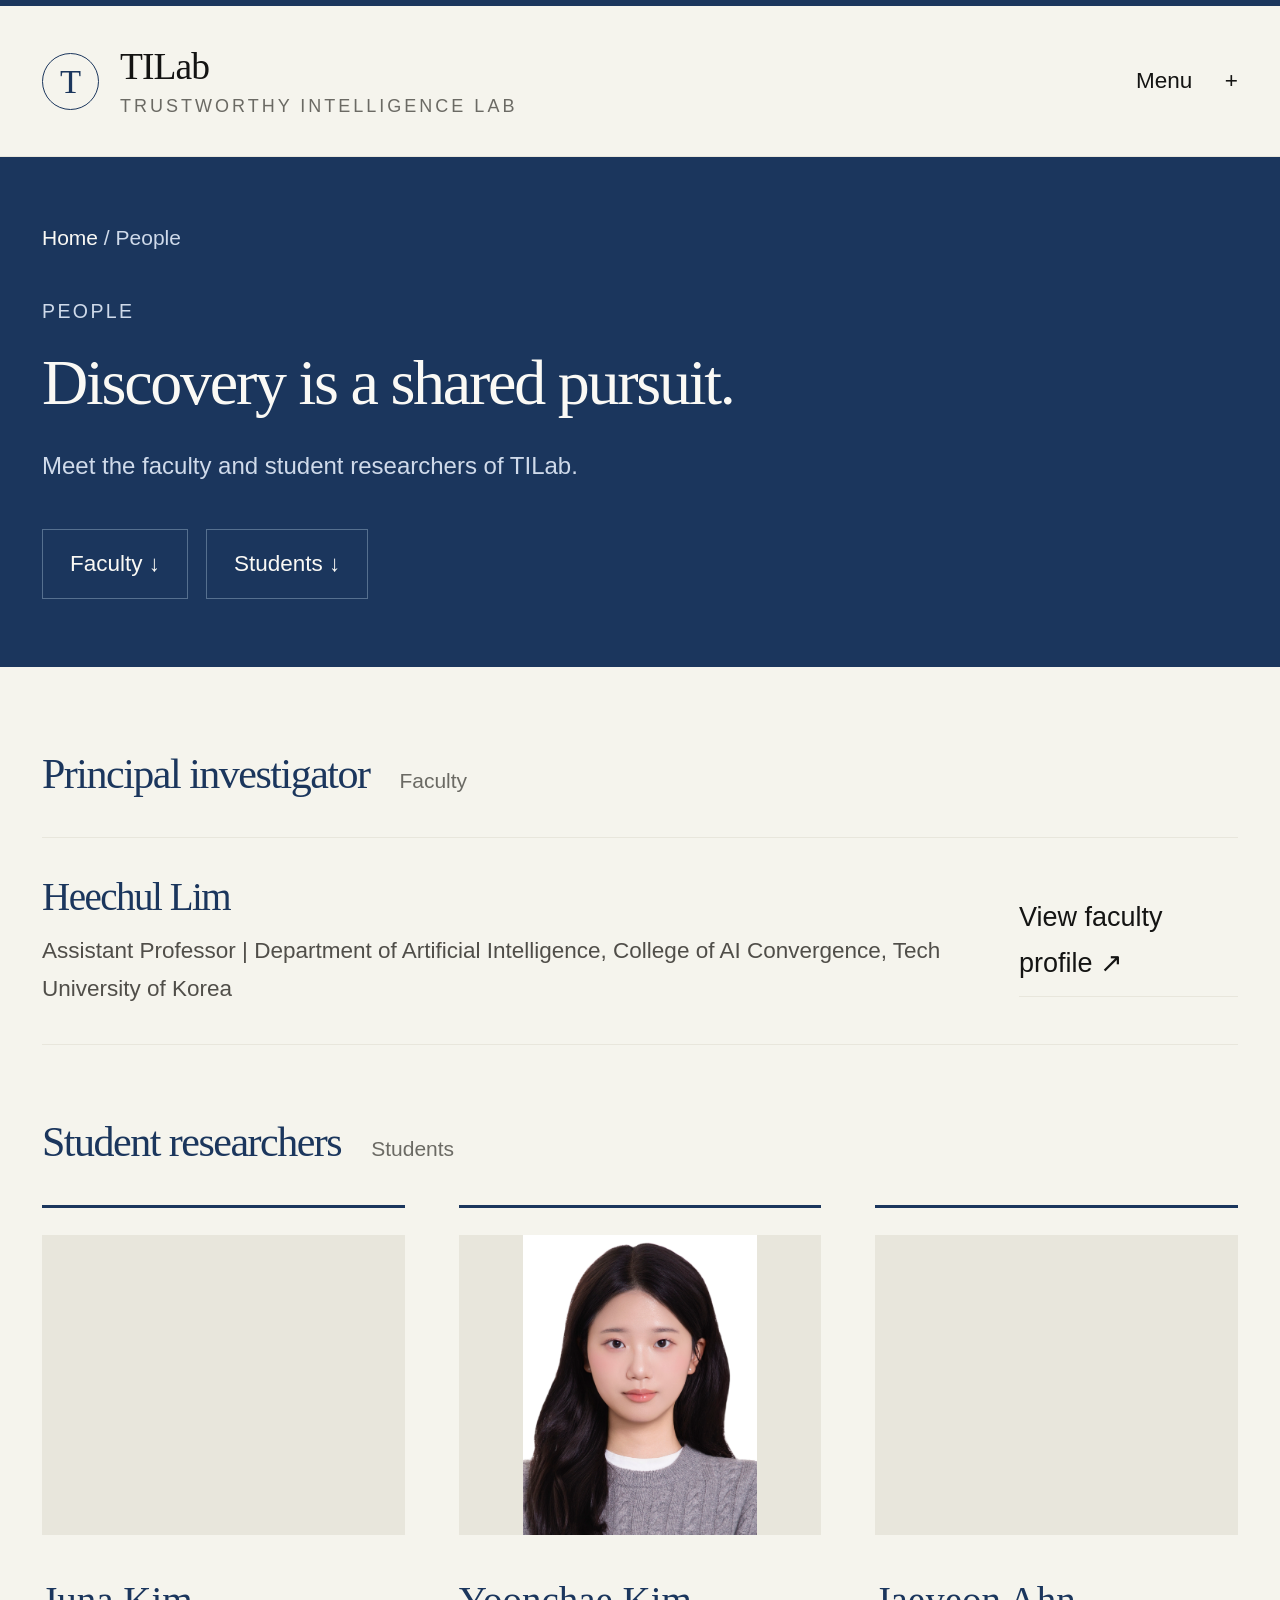
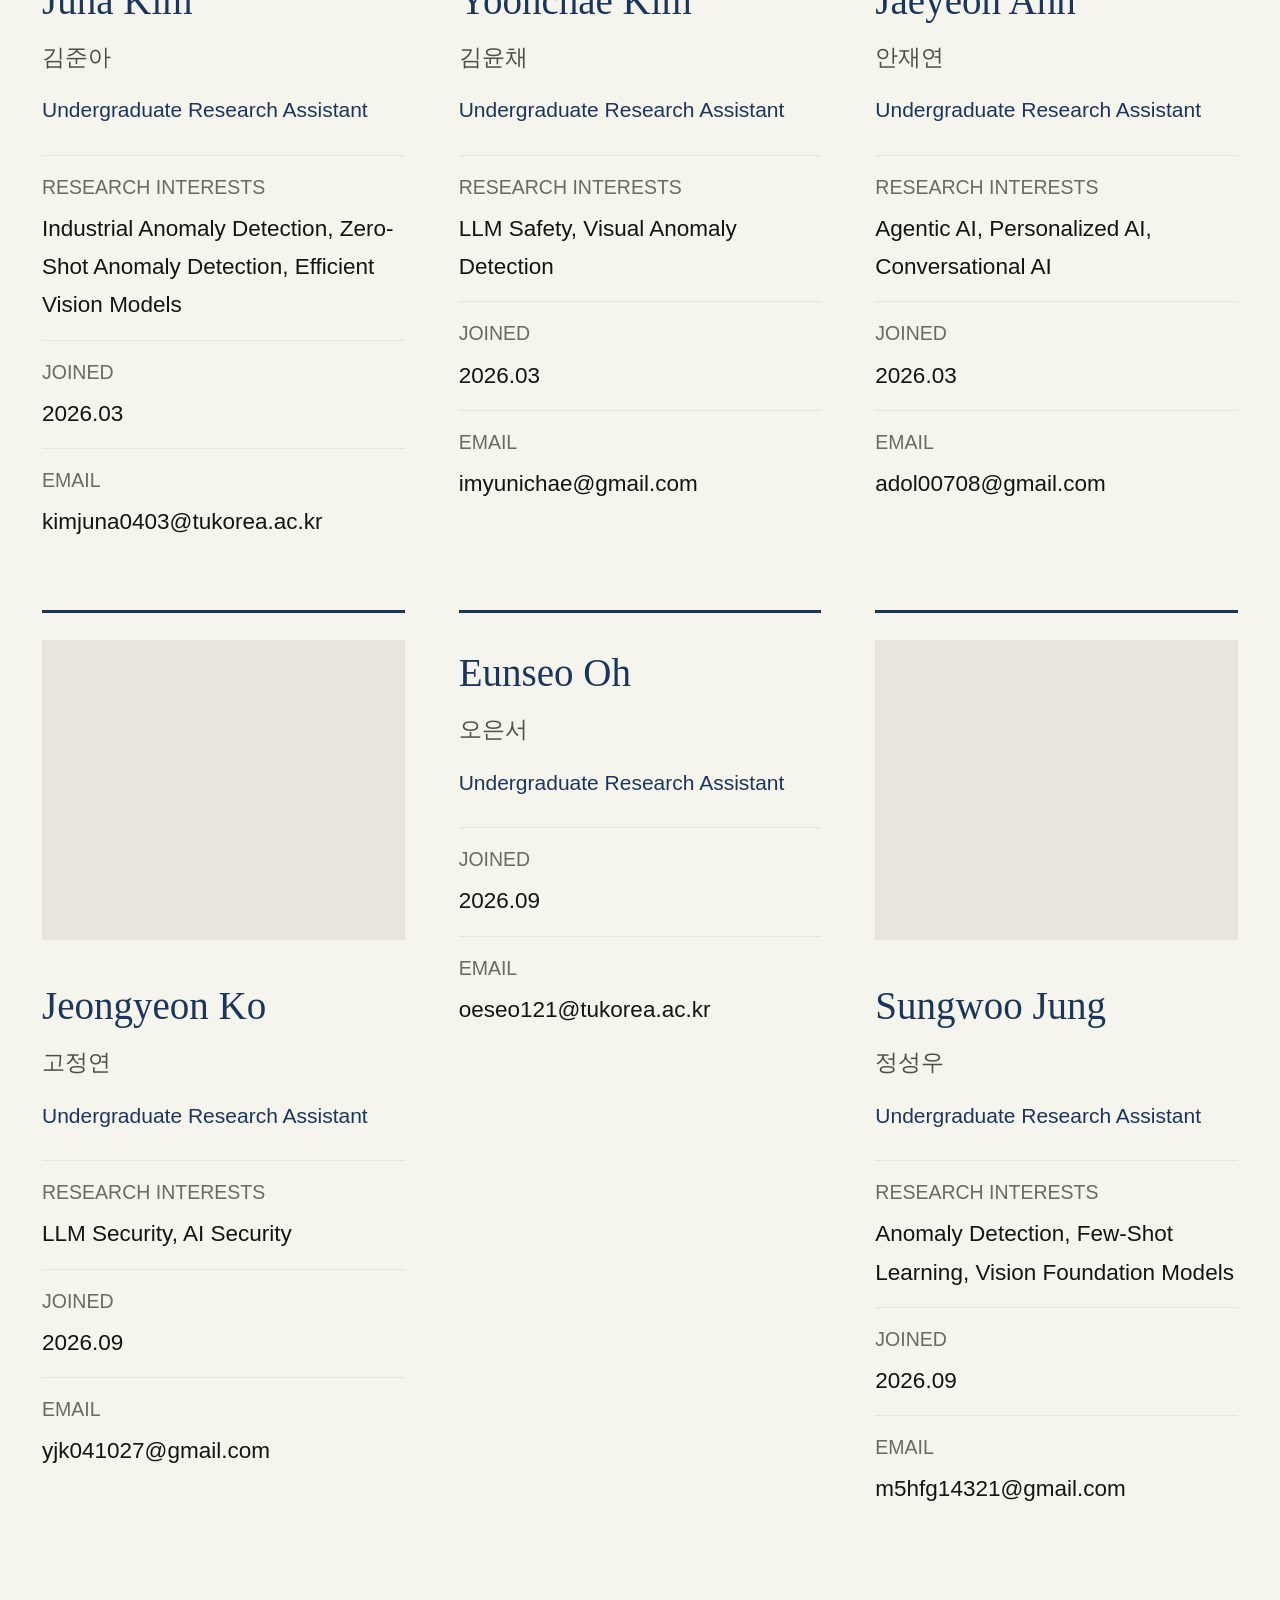
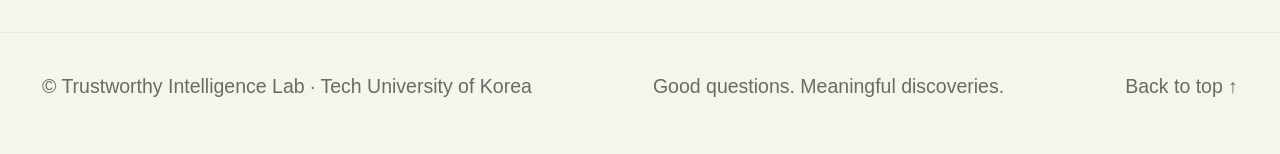
==== commit 2e366e5d: "Use confirmed spelling Sungwoo Jung" ====
--- a/people.html
+++ b/people.html
@@ -113,8 +113,8 @@
 <p class="name-ko" lang="ko">고정연</p><p class="role">Undergraduate Research Assistant</p><dl><div><dt>RESEARCH INTERESTS</dt><dd>LLM Security, AI Security</dd></div><div><dt>JOINED</dt><dd>2026.09</dd></div><div><dt>EMAIL</dt><dd><a href="mailto:yjk041027@gmail.com">yjk041027@gmail.com</a></dd></div></dl></article>
 <article class="student" id="student-7"><h3 data-od-id="student-7-name">Eunseo Oh</h3>
 <p class="name-ko" lang="ko">오은서</p><p class="role">Undergraduate Research Assistant</p><dl><div><dt>JOINED</dt><dd>2026.09</dd></div><div><dt>EMAIL</dt><dd><a href="mailto:oeseo121@tukorea.ac.kr">oeseo121@tukorea.ac.kr</a></dd></div></dl></article>
-<article class="student" id="student-8"><div class="student-photo"><img src="pictures/정성우/정성우_프로필_20260923.jpg" alt="Portrait of Sung Woo Jung" loading="lazy" decoding="async"/></div>
-<h3 data-od-id="student-8-name">Sung Woo Jung</h3>
+<article class="student" id="student-8"><div class="student-photo"><img src="pictures/정성우/정성우_프로필_20260923.jpg" alt="Portrait of Sungwoo Jung" loading="lazy" decoding="async"/></div>
+<h3 data-od-id="student-8-name">Sungwoo Jung</h3>
 <p class="name-ko" lang="ko">정성우</p><p class="role">Undergraduate Research Assistant</p><dl><div><dt>RESEARCH INTERESTS</dt><dd>Anomaly Detection, Few-Shot Learning, Vision Foundation Models</dd></div><div><dt>JOINED</dt><dd>2026.09</dd></div><div><dt>EMAIL</dt><dd><a href="mailto:m5hfg14321@gmail.com">m5hfg14321@gmail.com</a></dd></div></dl></article></div>
 </section>
 </main>
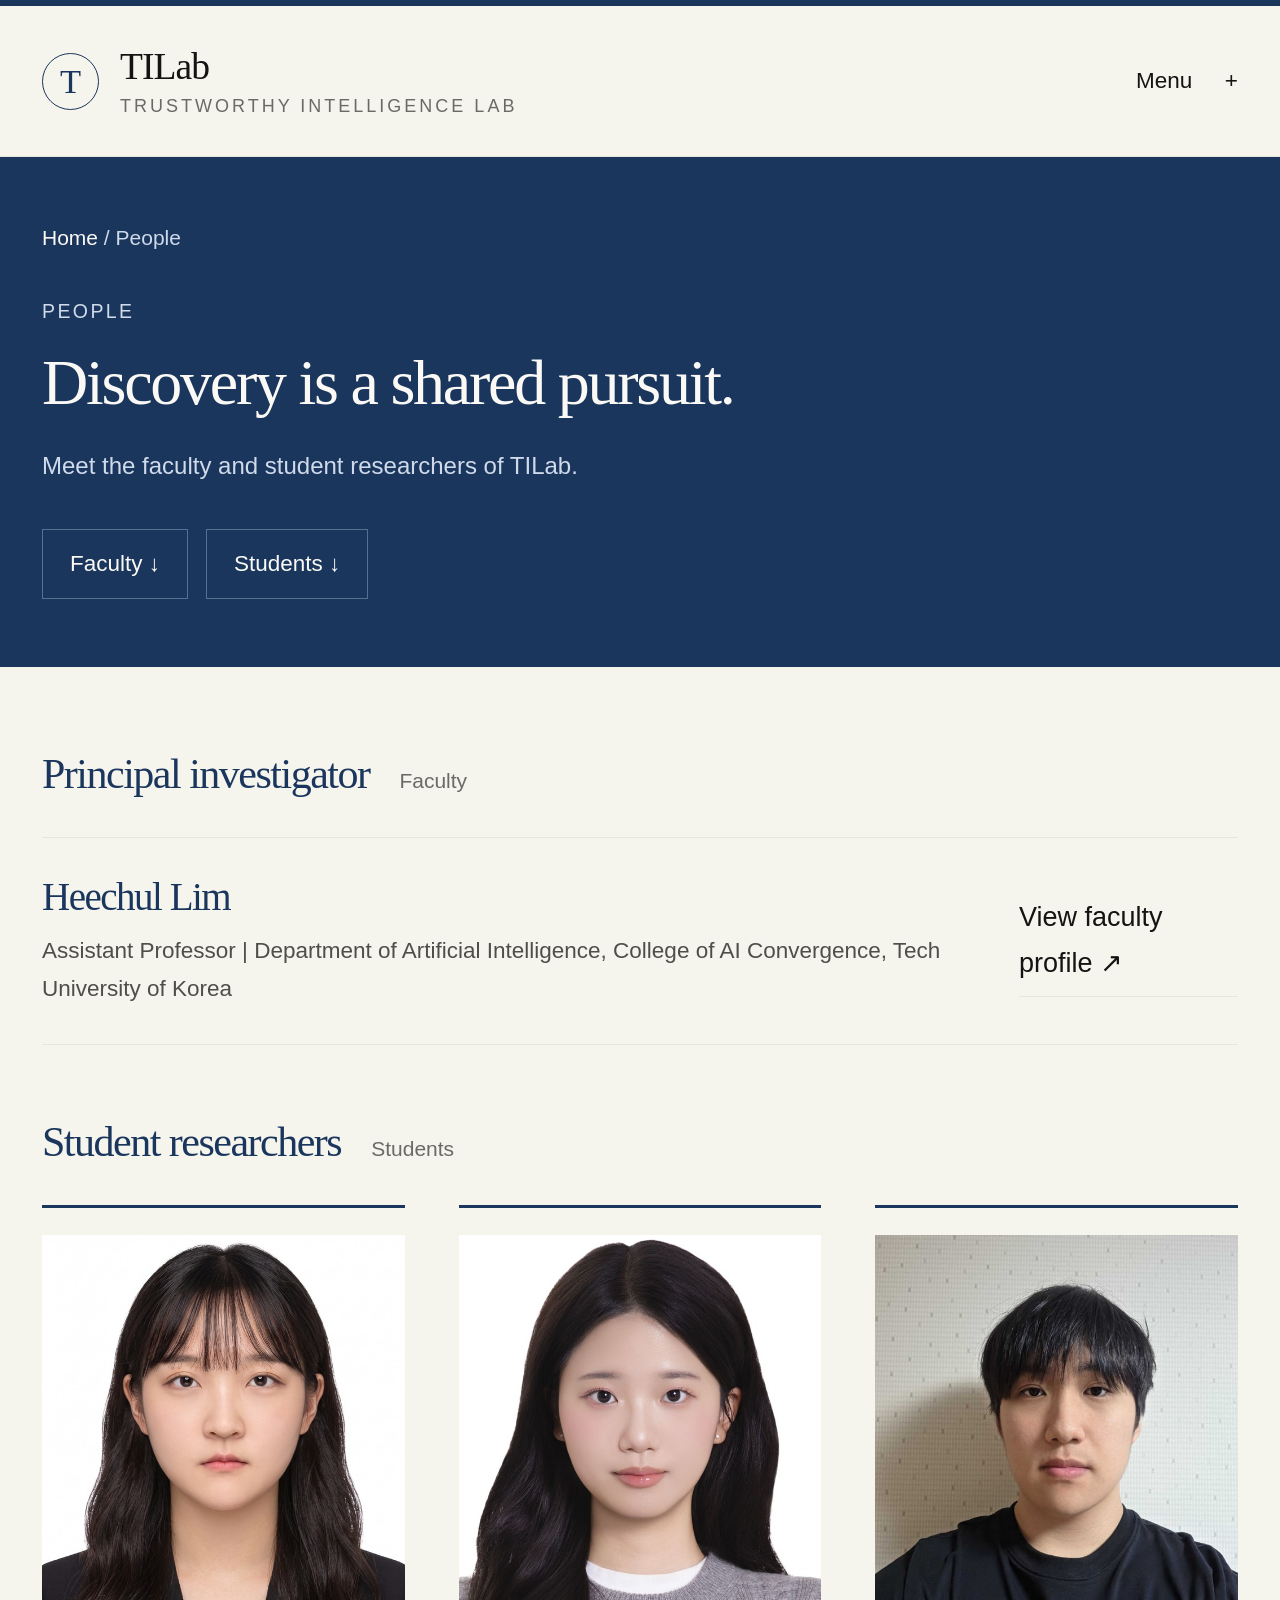
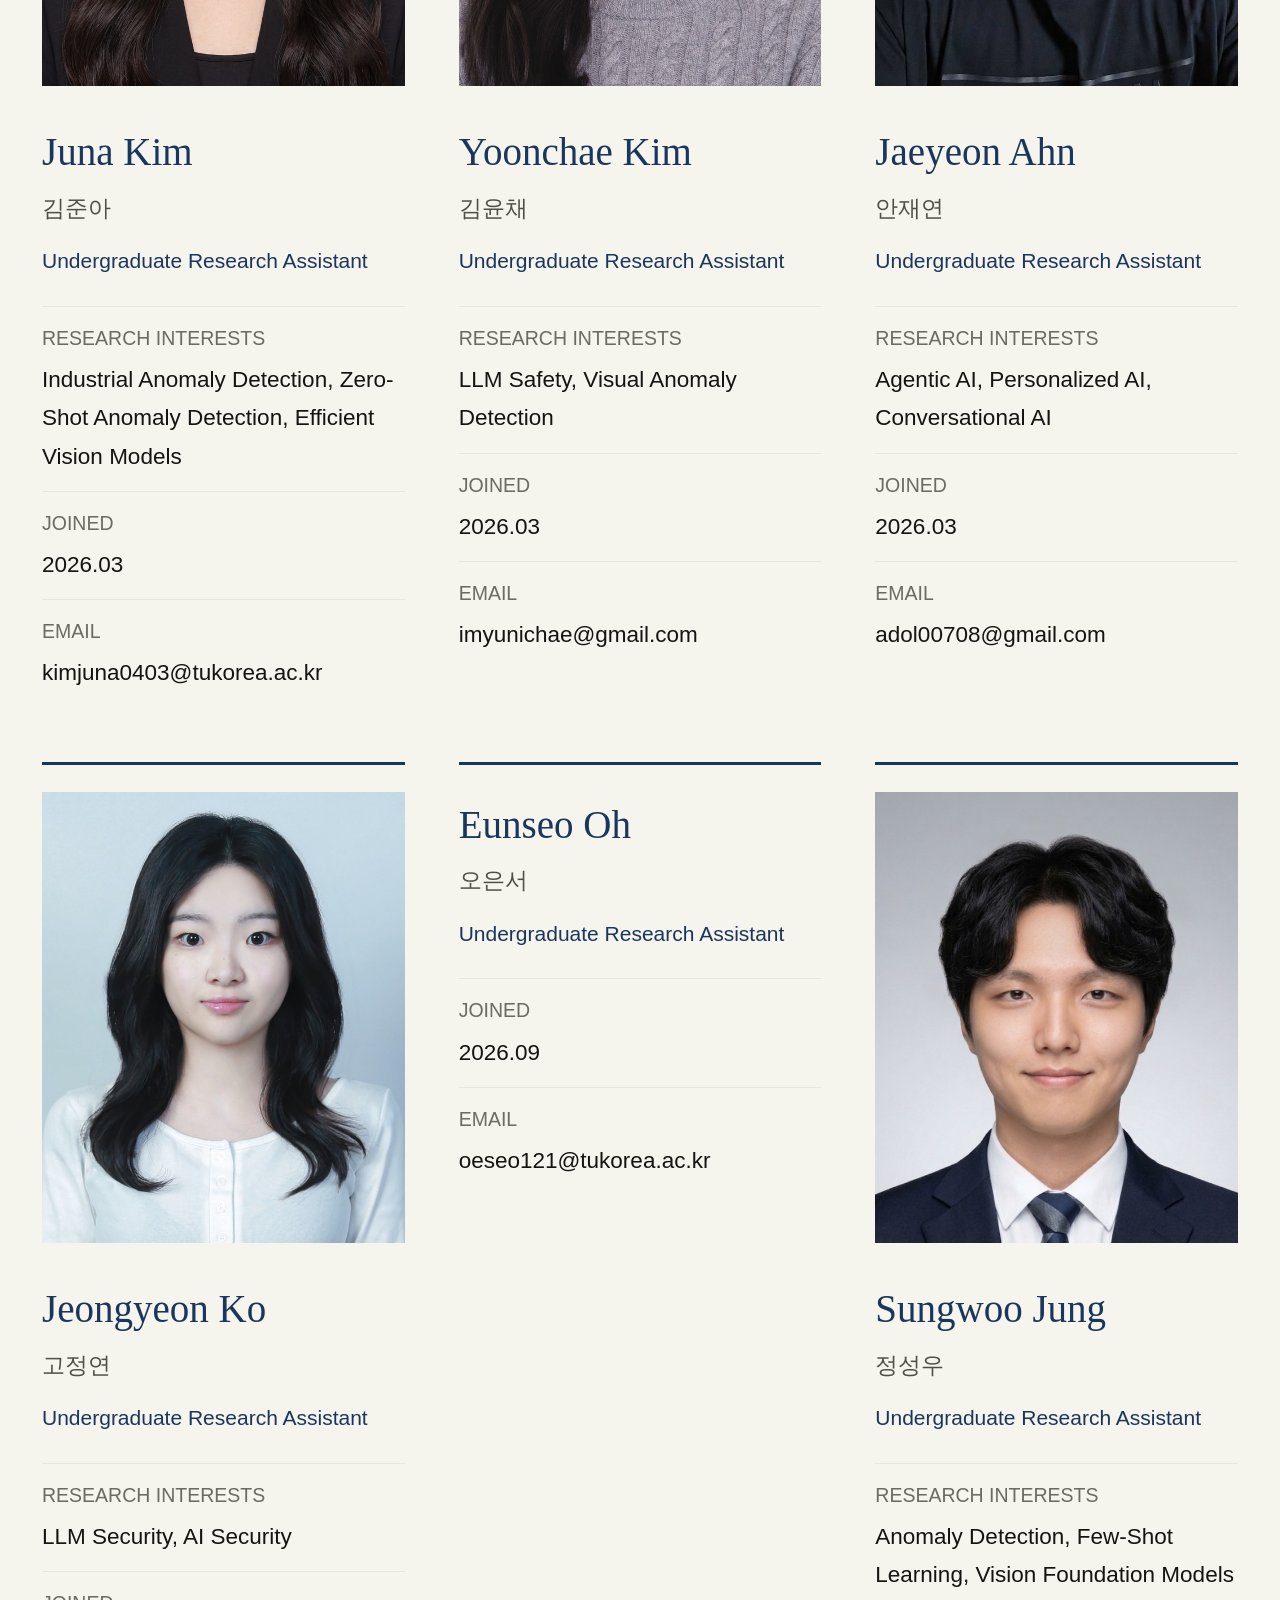
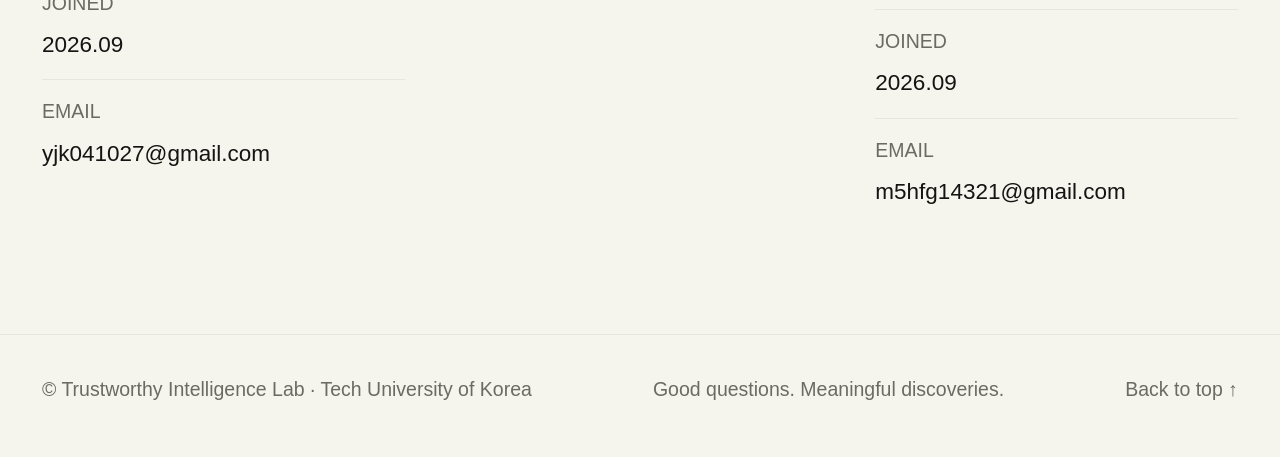
==== commit ba69e38d: "Normalize student portrait crops and responsive aspect ratios" ====
--- a/people.html
+++ b/people.html
@@ -99,21 +99,21 @@
      </h2>
 <span>Students</span>
 </div>
-<div class="student-grid"><article class="student" id="student-1"><div class="student-photo"><img src="pictures/김준아/김준아_프로필_20260928.png" alt="Portrait of Juna Kim" loading="lazy" decoding="async"/></div>
+<div class="student-grid"><article class="student" id="student-1"><div class="student-photo"><img src="pictures/students/juna-kim.jpg" width="643" height="800" alt="Portrait of Juna Kim" loading="lazy" decoding="async"/></div>
 <h3 data-od-id="student-1-name">Juna Kim</h3>
 <p class="name-ko" lang="ko">김준아</p><p class="role">Undergraduate Research Assistant</p><dl><div><dt>RESEARCH INTERESTS</dt><dd>Industrial Anomaly Detection, Zero-Shot Anomaly Detection, Efficient Vision Models</dd></div><div><dt>JOINED</dt><dd>2026.03</dd></div><div><dt>EMAIL</dt><dd><a href="mailto:kimjuna0403@tukorea.ac.kr">kimjuna0403@tukorea.ac.kr</a></dd></div></dl></article>
-<article class="student" id="student-2"><div class="student-photo"><img src="pictures/김윤채/김윤채_프로필_20260923.jpg" alt="Portrait of Yoonchae Kim" loading="lazy" decoding="async"/></div>
+<article class="student" id="student-2"><div class="student-photo"><img src="pictures/students/yoonchae-kim.jpg" width="643" height="800" alt="Portrait of Yoonchae Kim" loading="lazy" decoding="async"/></div>
 <h3 data-od-id="student-2-name">Yoonchae Kim</h3>
 <p class="name-ko" lang="ko">김윤채</p><p class="role">Undergraduate Research Assistant</p><dl><div><dt>RESEARCH INTERESTS</dt><dd>LLM Safety, Visual Anomaly Detection</dd></div><div><dt>JOINED</dt><dd>2026.03</dd></div><div><dt>EMAIL</dt><dd><a href="mailto:imyunichae@gmail.com">imyunichae@gmail.com</a></dd></div></dl></article>
-<article class="student" id="student-3"><div class="student-photo"><img src="pictures/안재연/안재연_프로필_20260928.jpg" alt="Portrait of Jaeyeon Ahn" loading="lazy" decoding="async"/></div>
+<article class="student" id="student-3"><div class="student-photo"><img src="pictures/students/jaeyeon-ahn.jpg" width="643" height="800" alt="Portrait of Jaeyeon Ahn" loading="lazy" decoding="async"/></div>
 <h3 data-od-id="student-3-name">Jaeyeon Ahn</h3>
 <p class="name-ko" lang="ko">안재연</p><p class="role">Undergraduate Research Assistant</p><dl><div><dt>RESEARCH INTERESTS</dt><dd>Agentic AI, Personalized AI, Conversational AI</dd></div><div><dt>JOINED</dt><dd>2026.03</dd></div><div><dt>EMAIL</dt><dd><a href="mailto:adol00708@gmail.com">adol00708@gmail.com</a></dd></div></dl></article>
-<article class="student" id="student-6"><div class="student-photo"><img src="pictures/고정연/고정연_프로필_20260927.jpg" alt="Portrait of Jeongyeon Ko" loading="lazy" decoding="async"/></div>
+<article class="student" id="student-6"><div class="student-photo"><img src="pictures/students/jeongyeon-ko.jpg" width="643" height="800" alt="Portrait of Jeongyeon Ko" loading="lazy" decoding="async"/></div>
 <h3 data-od-id="student-6-name">Jeongyeon Ko</h3>
 <p class="name-ko" lang="ko">고정연</p><p class="role">Undergraduate Research Assistant</p><dl><div><dt>RESEARCH INTERESTS</dt><dd>LLM Security, AI Security</dd></div><div><dt>JOINED</dt><dd>2026.09</dd></div><div><dt>EMAIL</dt><dd><a href="mailto:yjk041027@gmail.com">yjk041027@gmail.com</a></dd></div></dl></article>
 <article class="student" id="student-7"><h3 data-od-id="student-7-name">Eunseo Oh</h3>
 <p class="name-ko" lang="ko">오은서</p><p class="role">Undergraduate Research Assistant</p><dl><div><dt>JOINED</dt><dd>2026.09</dd></div><div><dt>EMAIL</dt><dd><a href="mailto:oeseo121@tukorea.ac.kr">oeseo121@tukorea.ac.kr</a></dd></div></dl></article>
-<article class="student" id="student-8"><div class="student-photo"><img src="pictures/정성우/정성우_프로필_20260923.jpg" alt="Portrait of Sungwoo Jung" loading="lazy" decoding="async"/></div>
+<article class="student" id="student-8"><div class="student-photo"><img src="pictures/students/sungwoo-jung.jpg" width="643" height="800" alt="Portrait of Sungwoo Jung" loading="lazy" decoding="async"/></div>
 <h3 data-od-id="student-8-name">Sungwoo Jung</h3>
 <p class="name-ko" lang="ko">정성우</p><p class="role">Undergraduate Research Assistant</p><dl><div><dt>RESEARCH INTERESTS</dt><dd>Anomaly Detection, Few-Shot Learning, Vision Foundation Models</dd></div><div><dt>JOINED</dt><dd>2026.09</dd></div><div><dt>EMAIL</dt><dd><a href="mailto:m5hfg14321@gmail.com">m5hfg14321@gmail.com</a></dd></div></dl></article></div>
 </section>
--- a/styles.css
+++ b/styles.css
@@ -106,6 +106,6 @@
 }
 @media(max-width:600px){.hero-top{flex-direction:column;gap:12px}.hero-top .eyebrow{font-size:13px;letter-spacing:1.4px}.hero-top .edition{font-size:12px;max-width:none;text-align:left}.hero-copy{line-height:1.7}.header-inner{min-height:100px}}
 
-/* Preserve the full student-submitted portraits across screen sizes. */
-.student-photo{display:block}
-.student-photo img{display:block;object-fit:contain}
+/* Match the normalized portraits without a second display crop. */
+.student-photo{display:block;height:auto;aspect-ratio:643/800}
+.student-photo img{display:block;width:100%;height:100%;object-fit:contain}
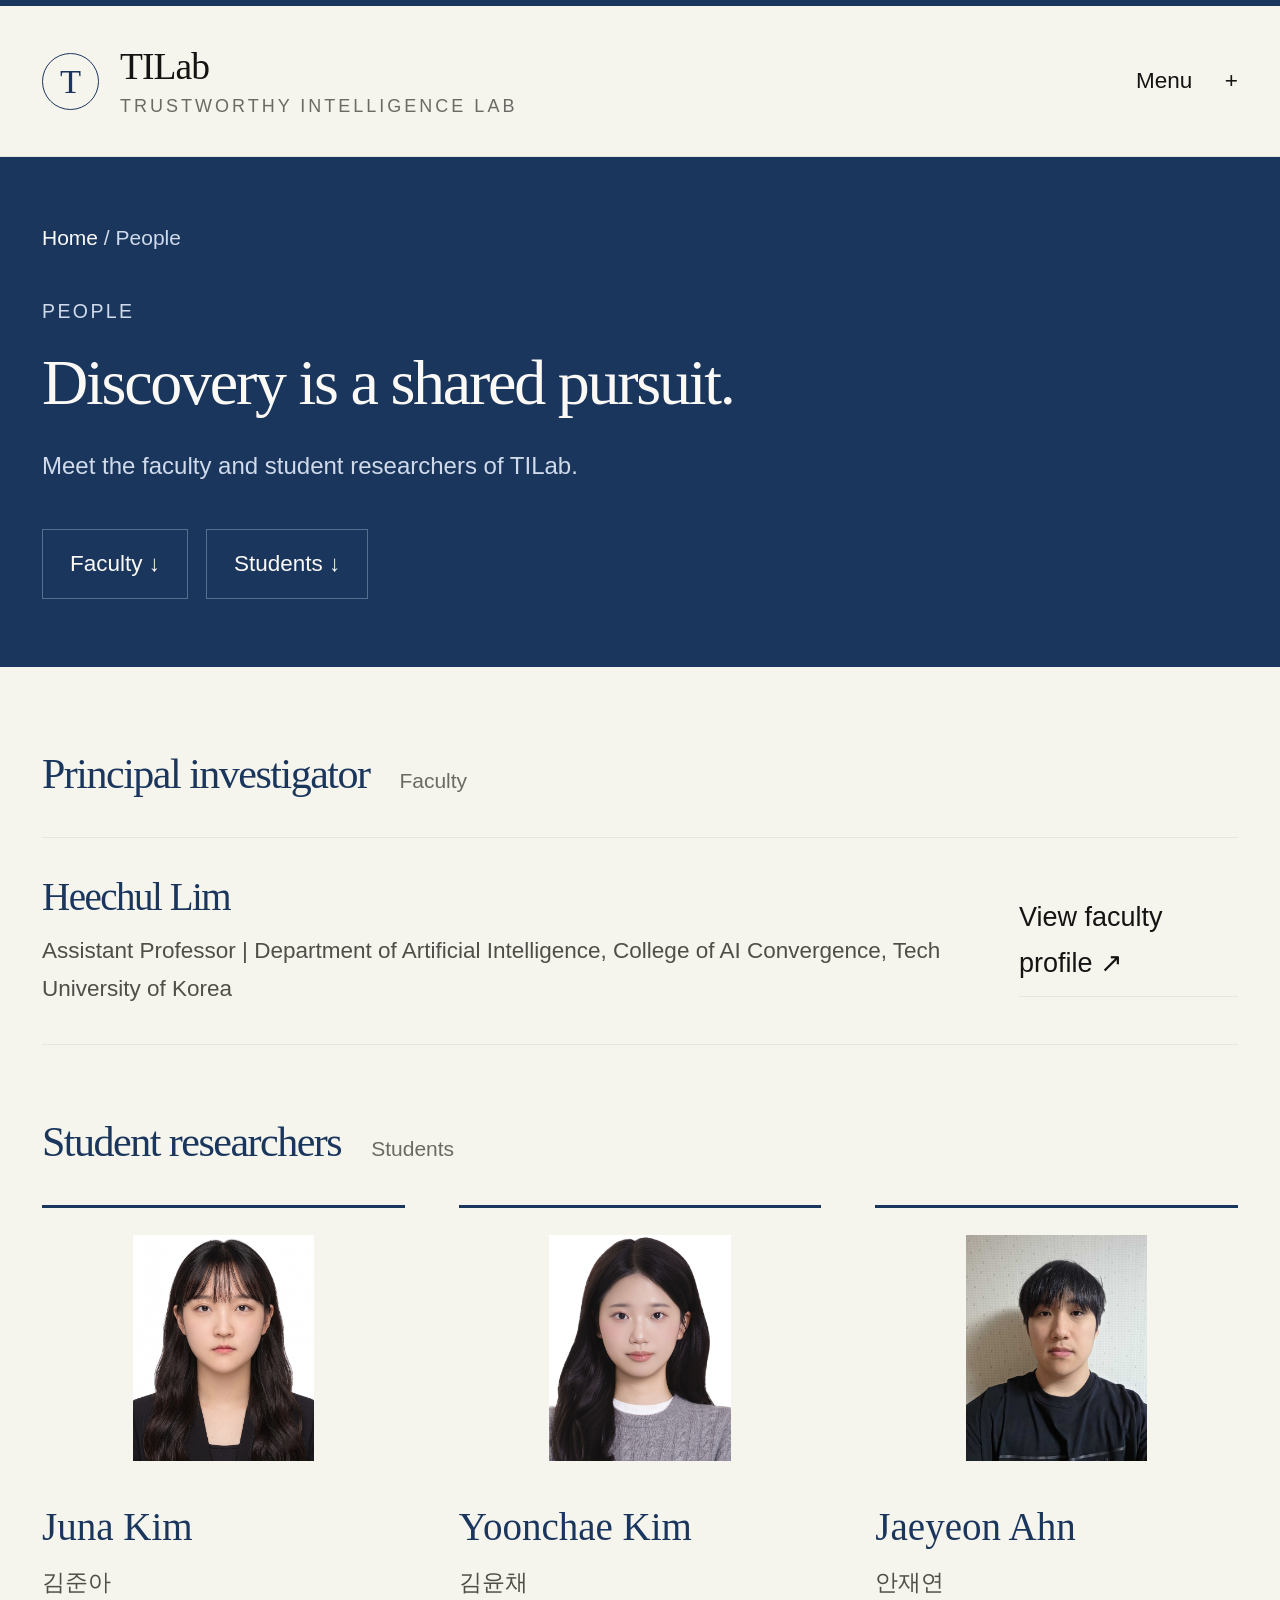
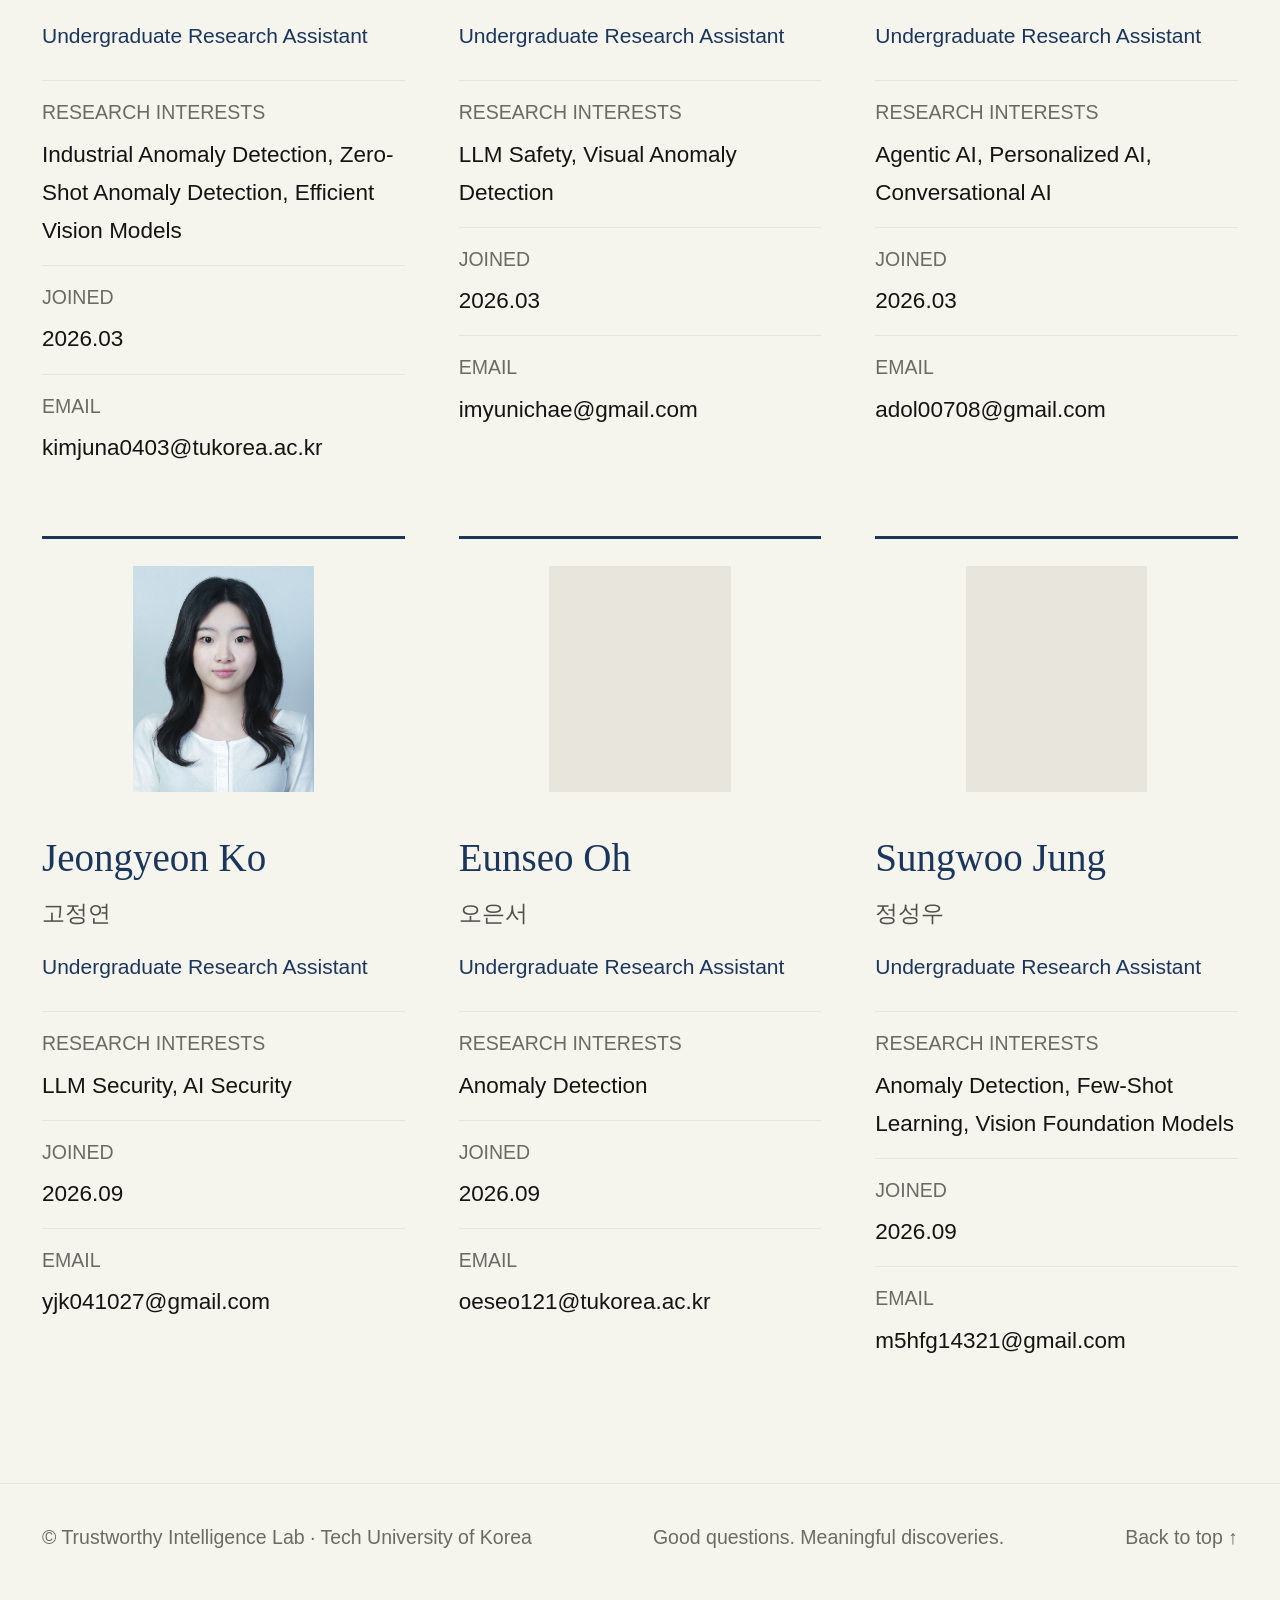
==== commit a1129c35: "Add Eunseo Oh portrait and research interests" ====
--- a/people.html
+++ b/people.html
@@ -111,8 +111,9 @@
 <article class="student" id="student-6"><div class="student-photo"><img src="pictures/students/jeongyeon-ko.jpg" width="643" height="800" alt="Portrait of Jeongyeon Ko" loading="lazy" decoding="async"/></div>
 <h3 data-od-id="student-6-name">Jeongyeon Ko</h3>
 <p class="name-ko" lang="ko">고정연</p><p class="role">Undergraduate Research Assistant</p><dl><div><dt>RESEARCH INTERESTS</dt><dd>LLM Security, AI Security</dd></div><div><dt>JOINED</dt><dd>2026.09</dd></div><div><dt>EMAIL</dt><dd><a href="mailto:yjk041027@gmail.com">yjk041027@gmail.com</a></dd></div></dl></article>
-<article class="student" id="student-7"><h3 data-od-id="student-7-name">Eunseo Oh</h3>
-<p class="name-ko" lang="ko">오은서</p><p class="role">Undergraduate Research Assistant</p><dl><div><dt>JOINED</dt><dd>2026.09</dd></div><div><dt>EMAIL</dt><dd><a href="mailto:oeseo121@tukorea.ac.kr">oeseo121@tukorea.ac.kr</a></dd></div></dl></article>
+<article class="student" id="student-7"><div class="student-photo"><img src="pictures/students/eunseo-oh.png" width="2987" height="3840" alt="Portrait of Eunseo Oh" loading="lazy" decoding="async"/></div>
+<h3 data-od-id="student-7-name">Eunseo Oh</h3>
+<p class="name-ko" lang="ko">오은서</p><p class="role">Undergraduate Research Assistant</p><dl><div><dt>RESEARCH INTERESTS</dt><dd>Anomaly Detection</dd></div><div><dt>JOINED</dt><dd>2026.09</dd></div><div><dt>EMAIL</dt><dd><a href="mailto:oeseo121@tukorea.ac.kr">oeseo121@tukorea.ac.kr</a></dd></div></dl></article>
 <article class="student" id="student-8"><div class="student-photo"><img src="pictures/students/sungwoo-jung.jpg" width="643" height="800" alt="Portrait of Sungwoo Jung" loading="lazy" decoding="async"/></div>
 <h3 data-od-id="student-8-name">Sungwoo Jung</h3>
 <p class="name-ko" lang="ko">정성우</p><p class="role">Undergraduate Research Assistant</p><dl><div><dt>RESEARCH INTERESTS</dt><dd>Anomaly Detection, Few-Shot Learning, Vision Foundation Models</dd></div><div><dt>JOINED</dt><dd>2026.09</dd></div><div><dt>EMAIL</dt><dd><a href="mailto:m5hfg14321@gmail.com">m5hfg14321@gmail.com</a></dd></div></dl></article></div>
--- a/styles.css
+++ b/styles.css
@@ -107,5 +107,5 @@
 @media(max-width:600px){.hero-top{flex-direction:column;gap:12px}.hero-top .eyebrow{font-size:13px;letter-spacing:1.4px}.hero-top .edition{font-size:12px;max-width:none;text-align:left}.hero-copy{line-height:1.7}.header-inner{min-height:100px}}
 
 /* Match the normalized portraits without a second display crop. */
-.student-photo{display:block;height:auto;aspect-ratio:643/800}
+.student-photo{display:block;width:50%;height:auto;aspect-ratio:643/800;margin-inline:auto}
 .student-photo img{display:block;width:100%;height:100%;object-fit:contain}
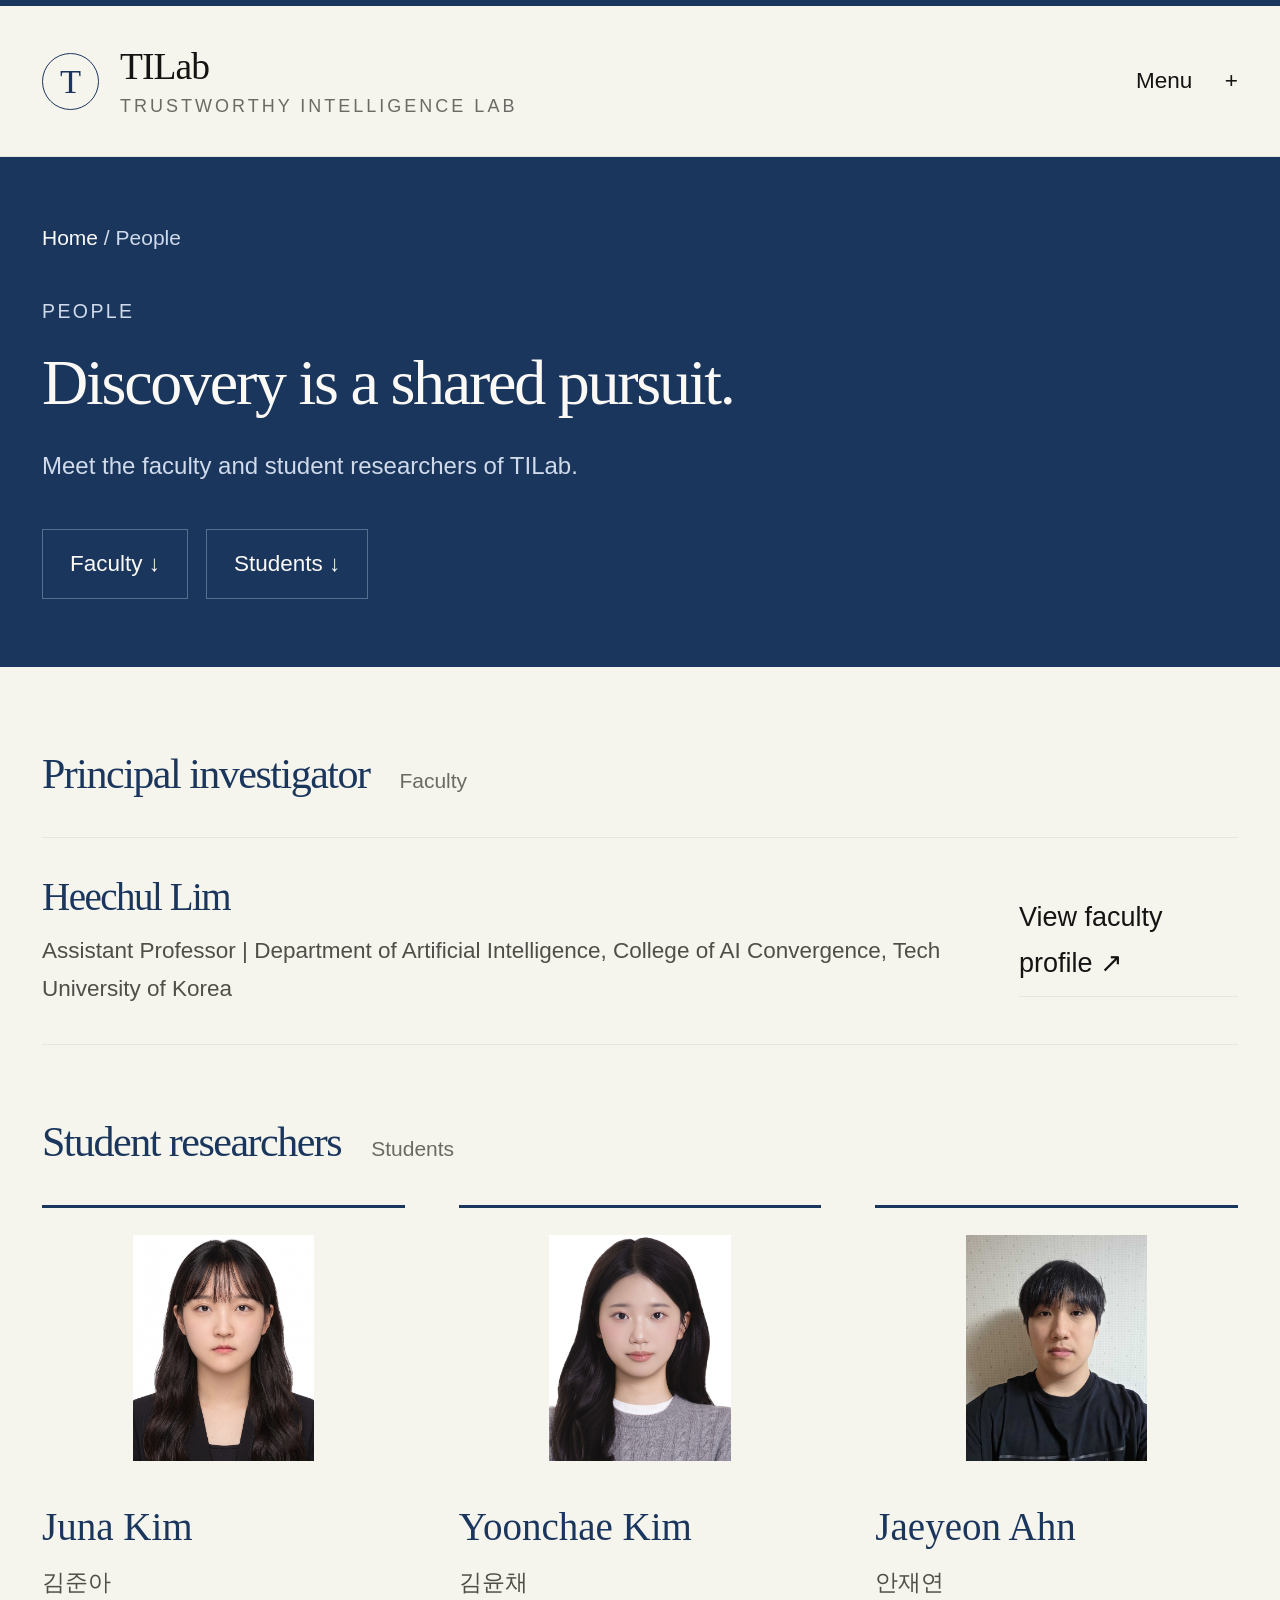
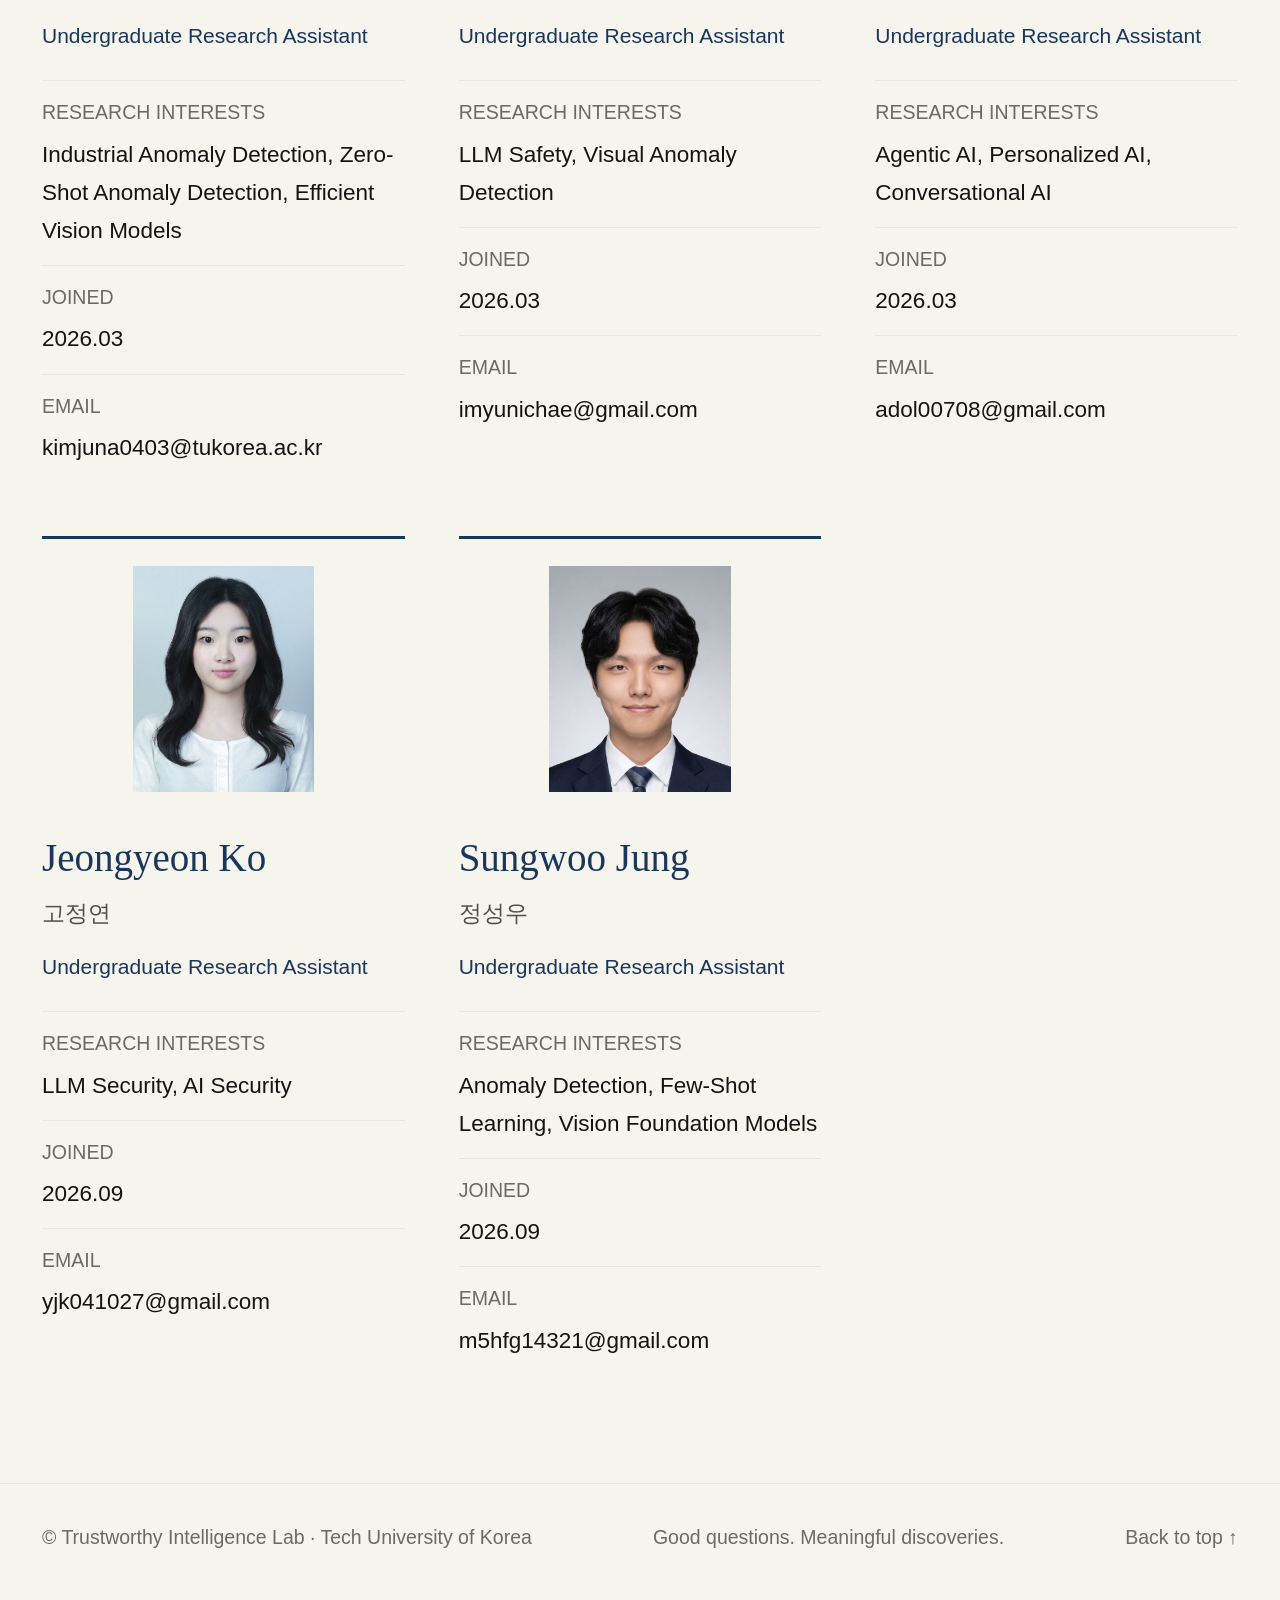
==== commit 7a1f0588: "Remove Eunseo Oh from People page Co-Authored-By: Claude Opus 5.5 <noreply@anthropic.com>" ====
--- a/people.html
+++ b/people.html
@@ -111,9 +111,6 @@
 <article class="student" id="student-6"><div class="student-photo"><img src="pictures/students/jeongyeon-ko.jpg" width="643" height="800" alt="Portrait of Jeongyeon Ko" loading="lazy" decoding="async"/></div>
 <h3 data-od-id="student-6-name">Jeongyeon Ko</h3>
 <p class="name-ko" lang="ko">고정연</p><p class="role">Undergraduate Research Assistant</p><dl><div><dt>RESEARCH INTERESTS</dt><dd>LLM Security, AI Security</dd></div><div><dt>JOINED</dt><dd>2026.09</dd></div><div><dt>EMAIL</dt><dd><a href="mailto:yjk041027@gmail.com">yjk041027@gmail.com</a></dd></div></dl></article>
-<article class="student" id="student-7"><div class="student-photo"><img src="pictures/students/eunseo-oh.png" width="2987" height="3840" alt="Portrait of Eunseo Oh" loading="lazy" decoding="async"/></div>
-<h3 data-od-id="student-7-name">Eunseo Oh</h3>
-<p class="name-ko" lang="ko">오은서</p><p class="role">Undergraduate Research Assistant</p><dl><div><dt>RESEARCH INTERESTS</dt><dd>Anomaly Detection</dd></div><div><dt>JOINED</dt><dd>2026.09</dd></div><div><dt>EMAIL</dt><dd><a href="mailto:oeseo121@tukorea.ac.kr">oeseo121@tukorea.ac.kr</a></dd></div></dl></article>
 <article class="student" id="student-8"><div class="student-photo"><img src="pictures/students/sungwoo-jung.jpg" width="643" height="800" alt="Portrait of Sungwoo Jung" loading="lazy" decoding="async"/></div>
 <h3 data-od-id="student-8-name">Sungwoo Jung</h3>
 <p class="name-ko" lang="ko">정성우</p><p class="role">Undergraduate Research Assistant</p><dl><div><dt>RESEARCH INTERESTS</dt><dd>Anomaly Detection, Few-Shot Learning, Vision Foundation Models</dd></div><div><dt>JOINED</dt><dd>2026.09</dd></div><div><dt>EMAIL</dt><dd><a href="mailto:m5hfg14321@gmail.com">m5hfg14321@gmail.com</a></dd></div></dl></article></div>
